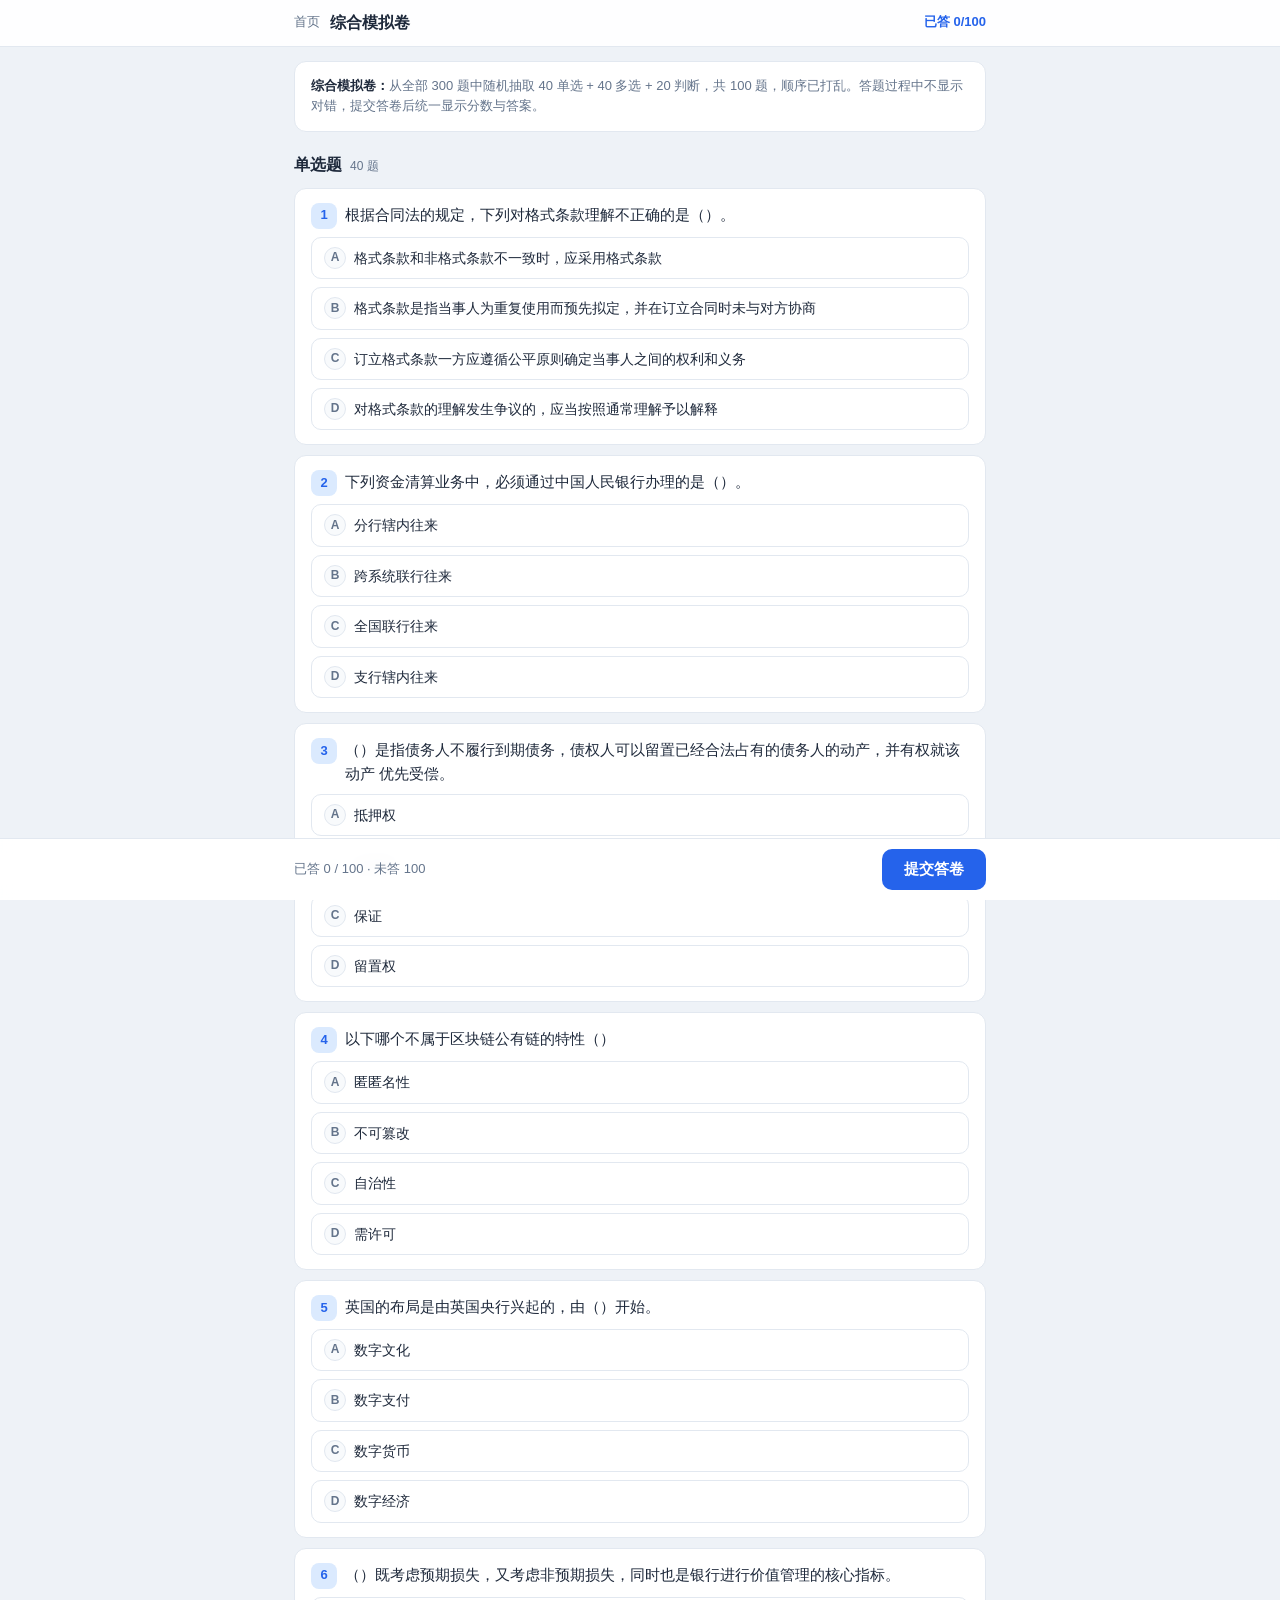
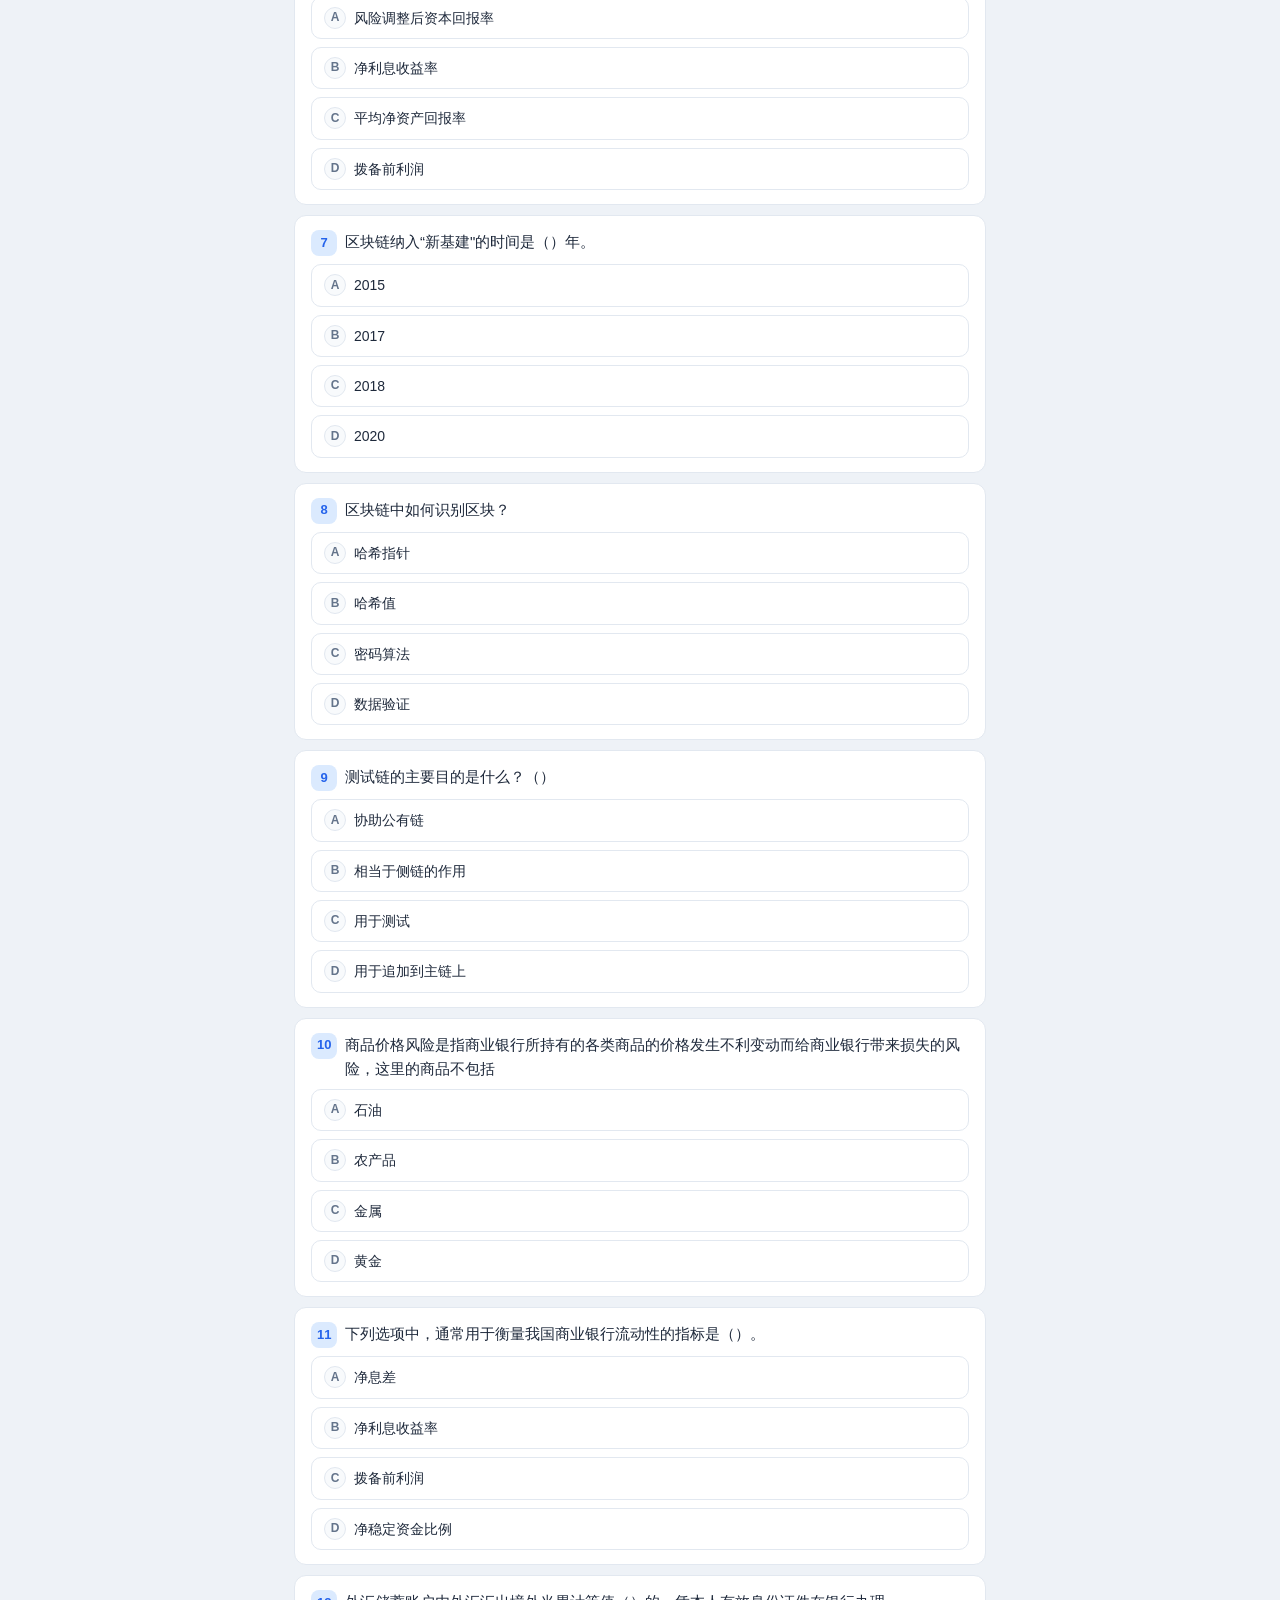
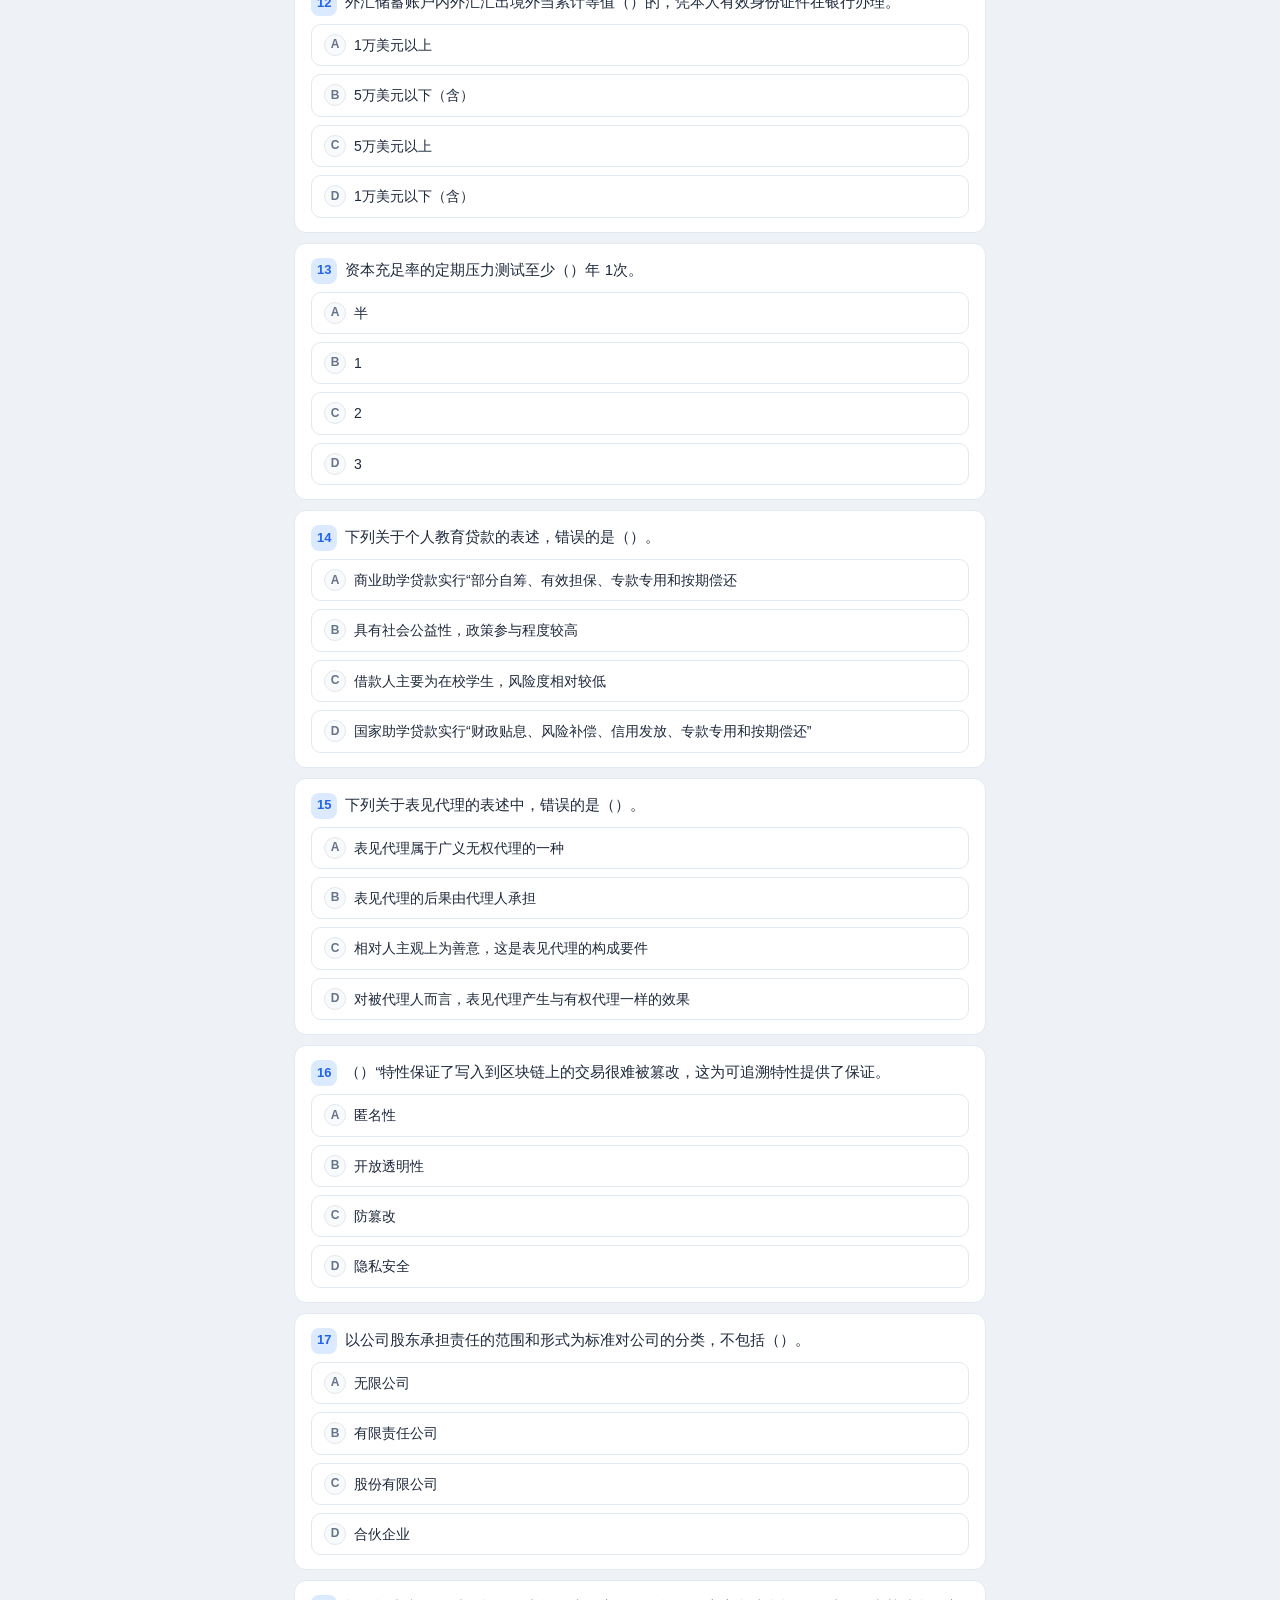
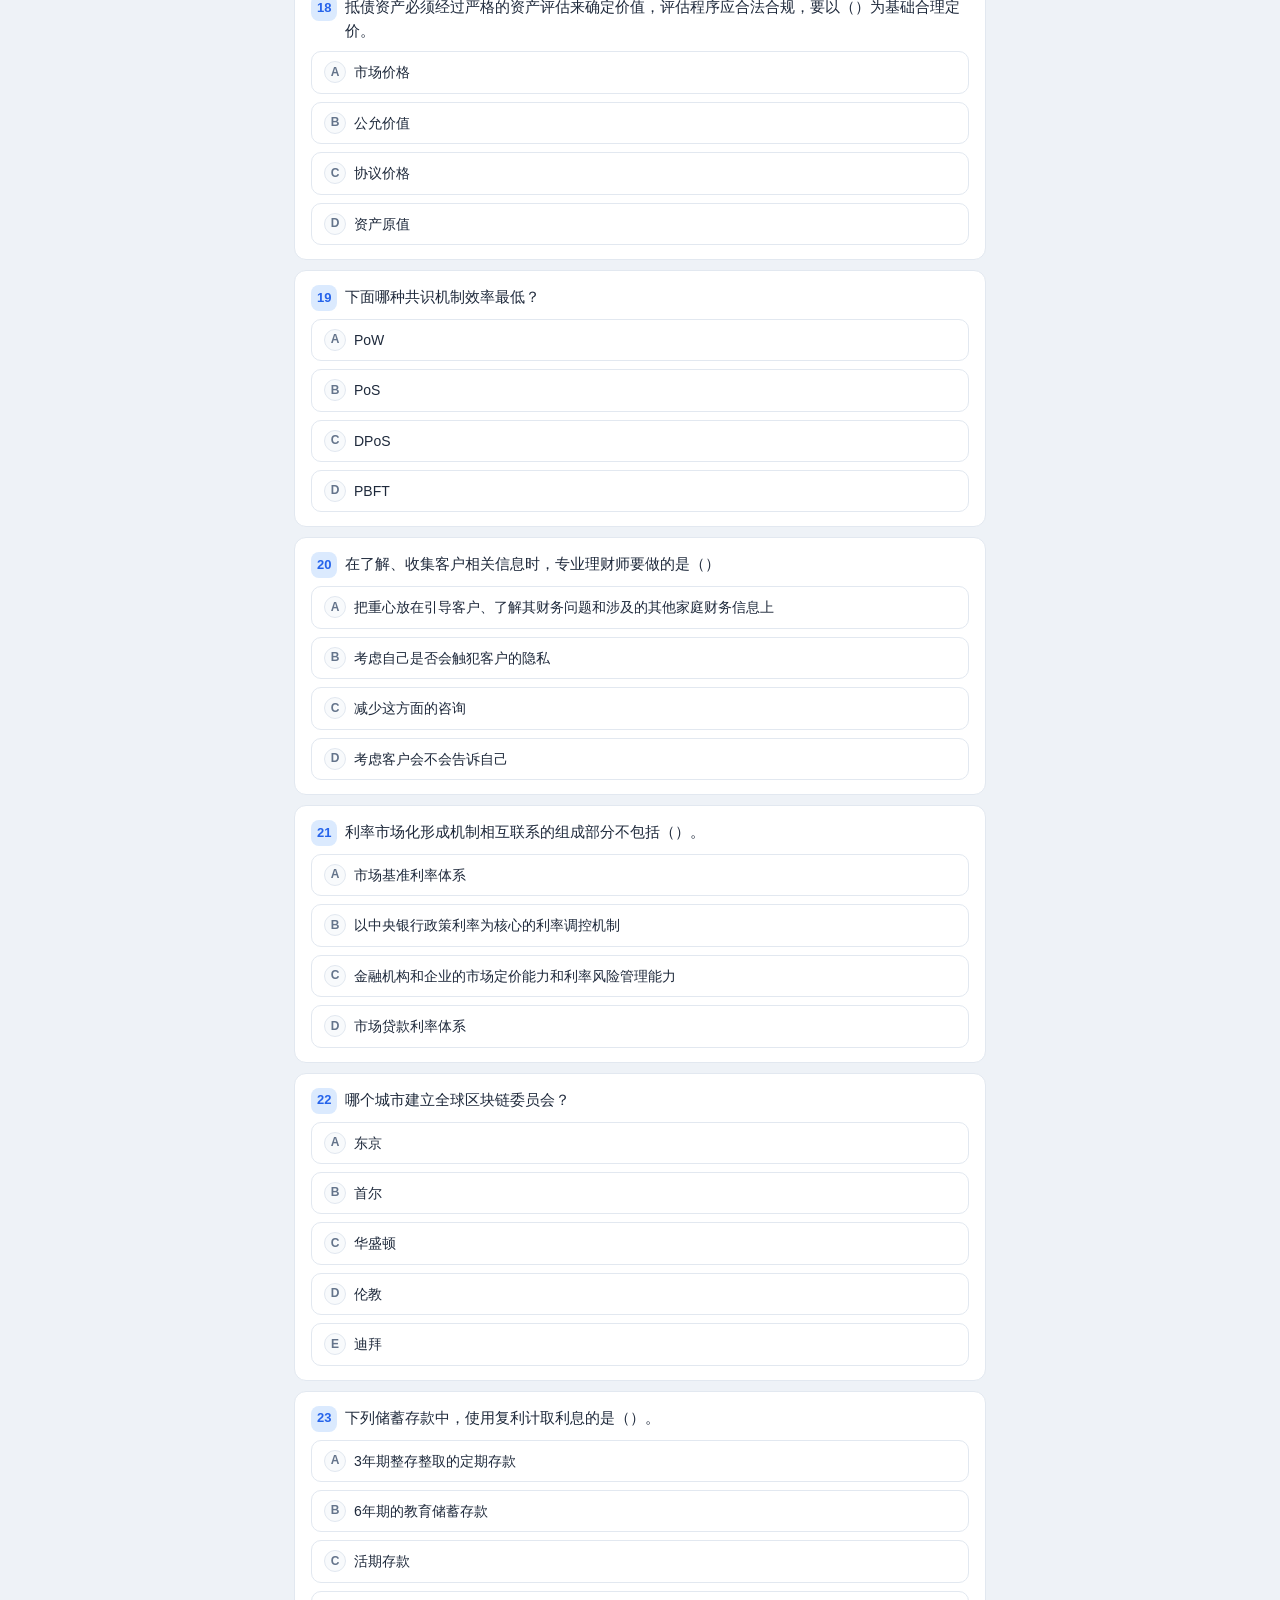
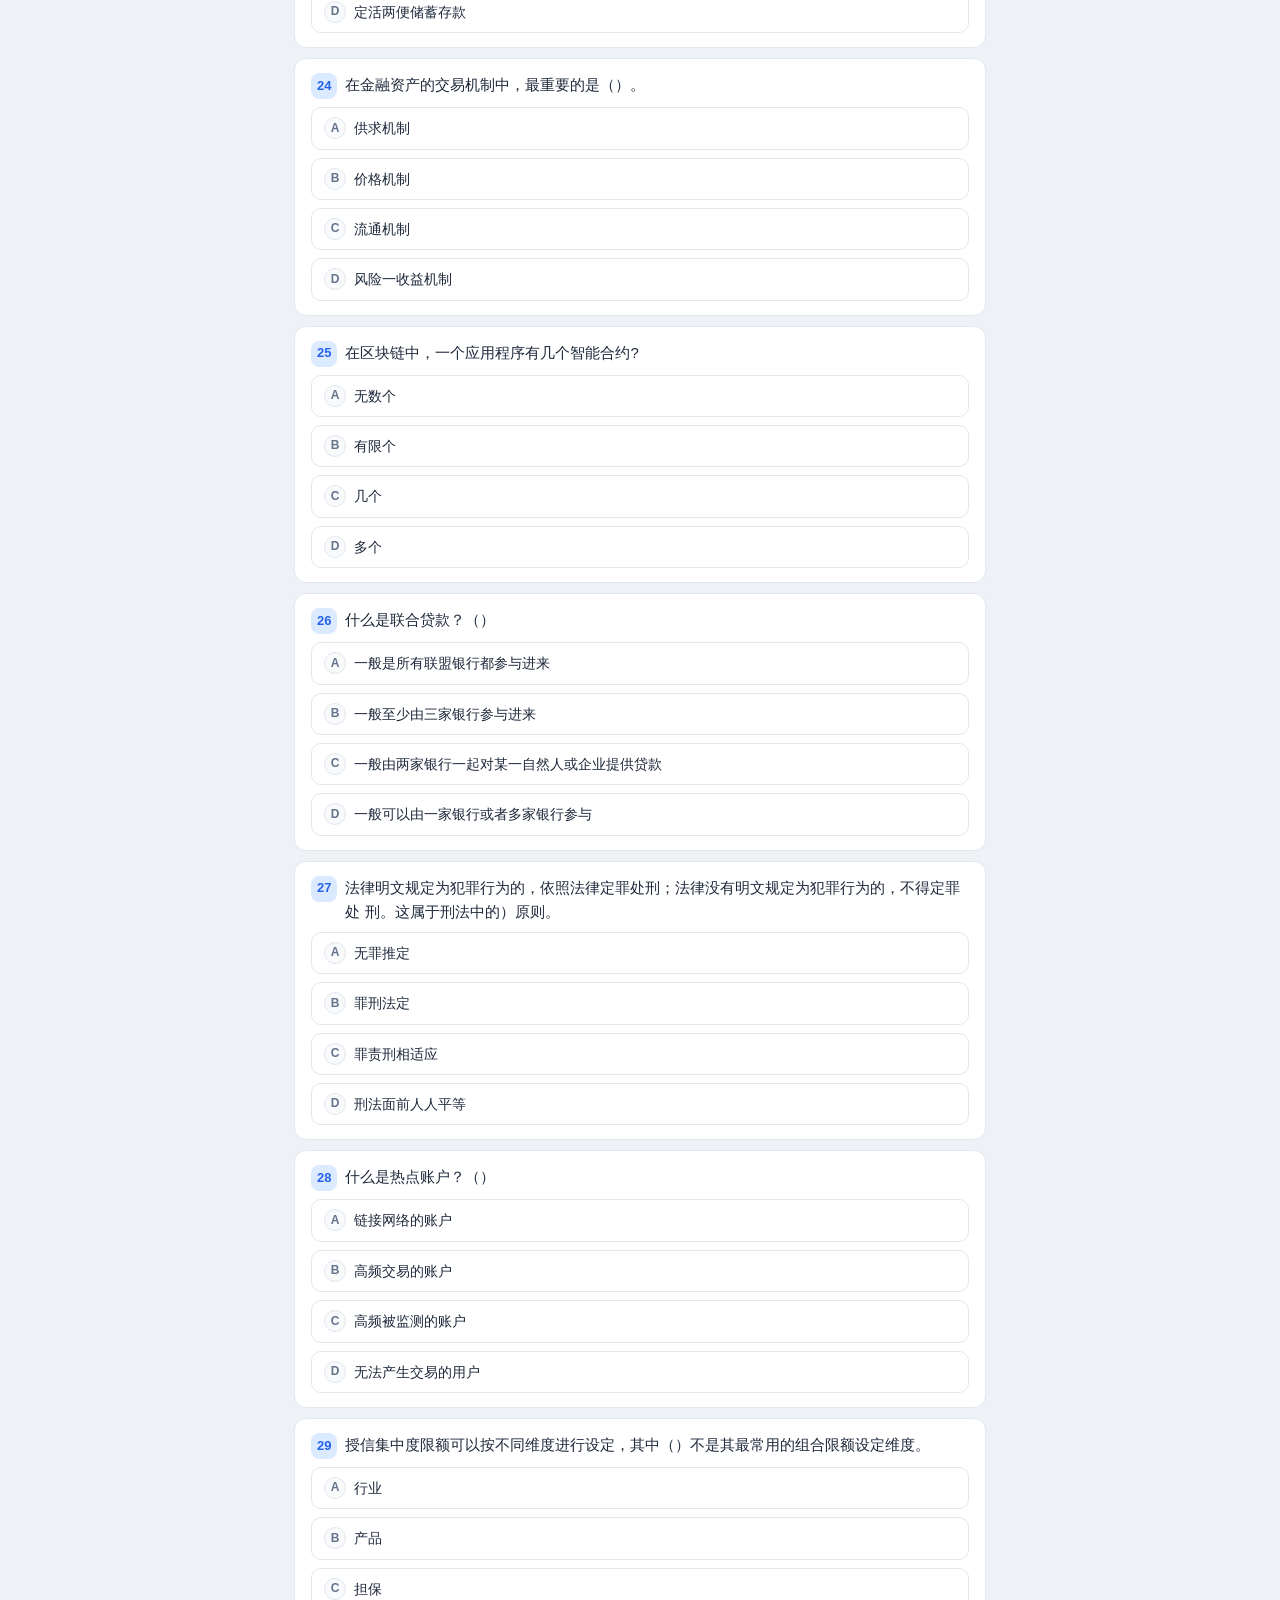
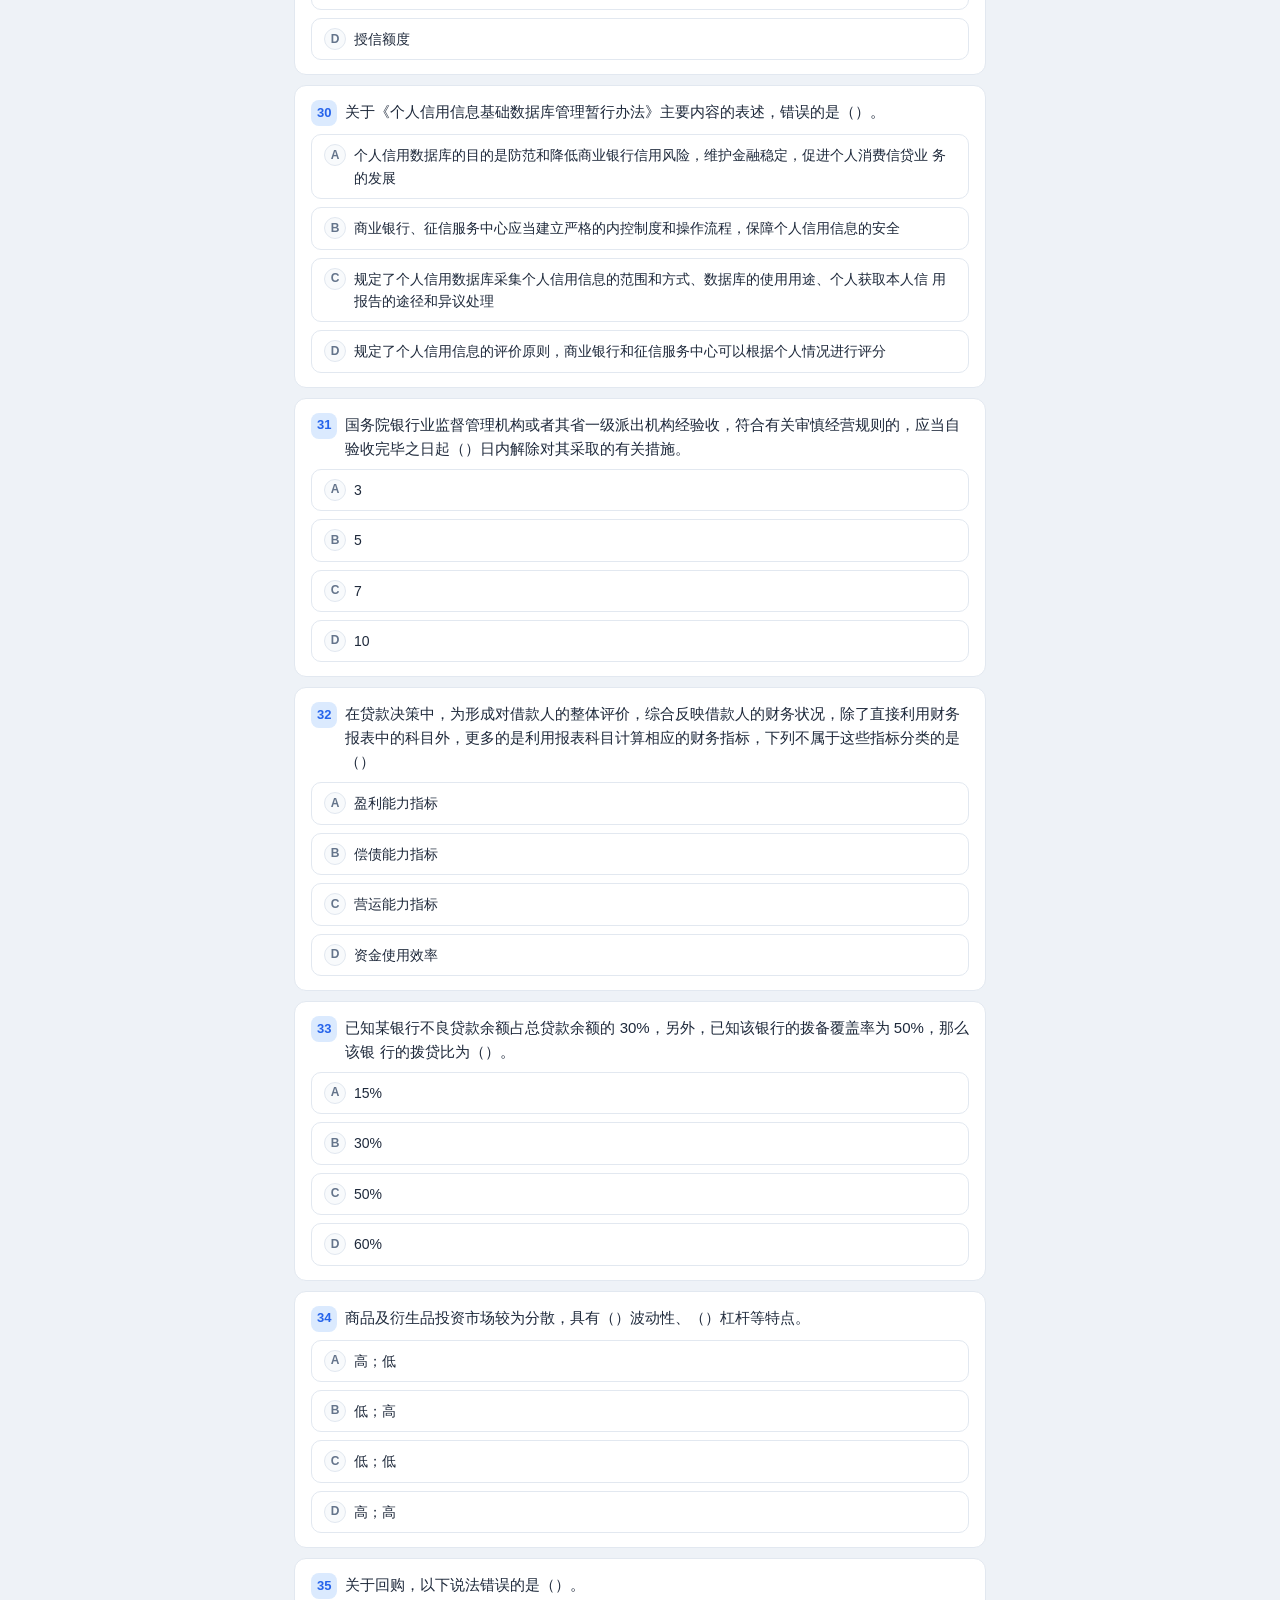
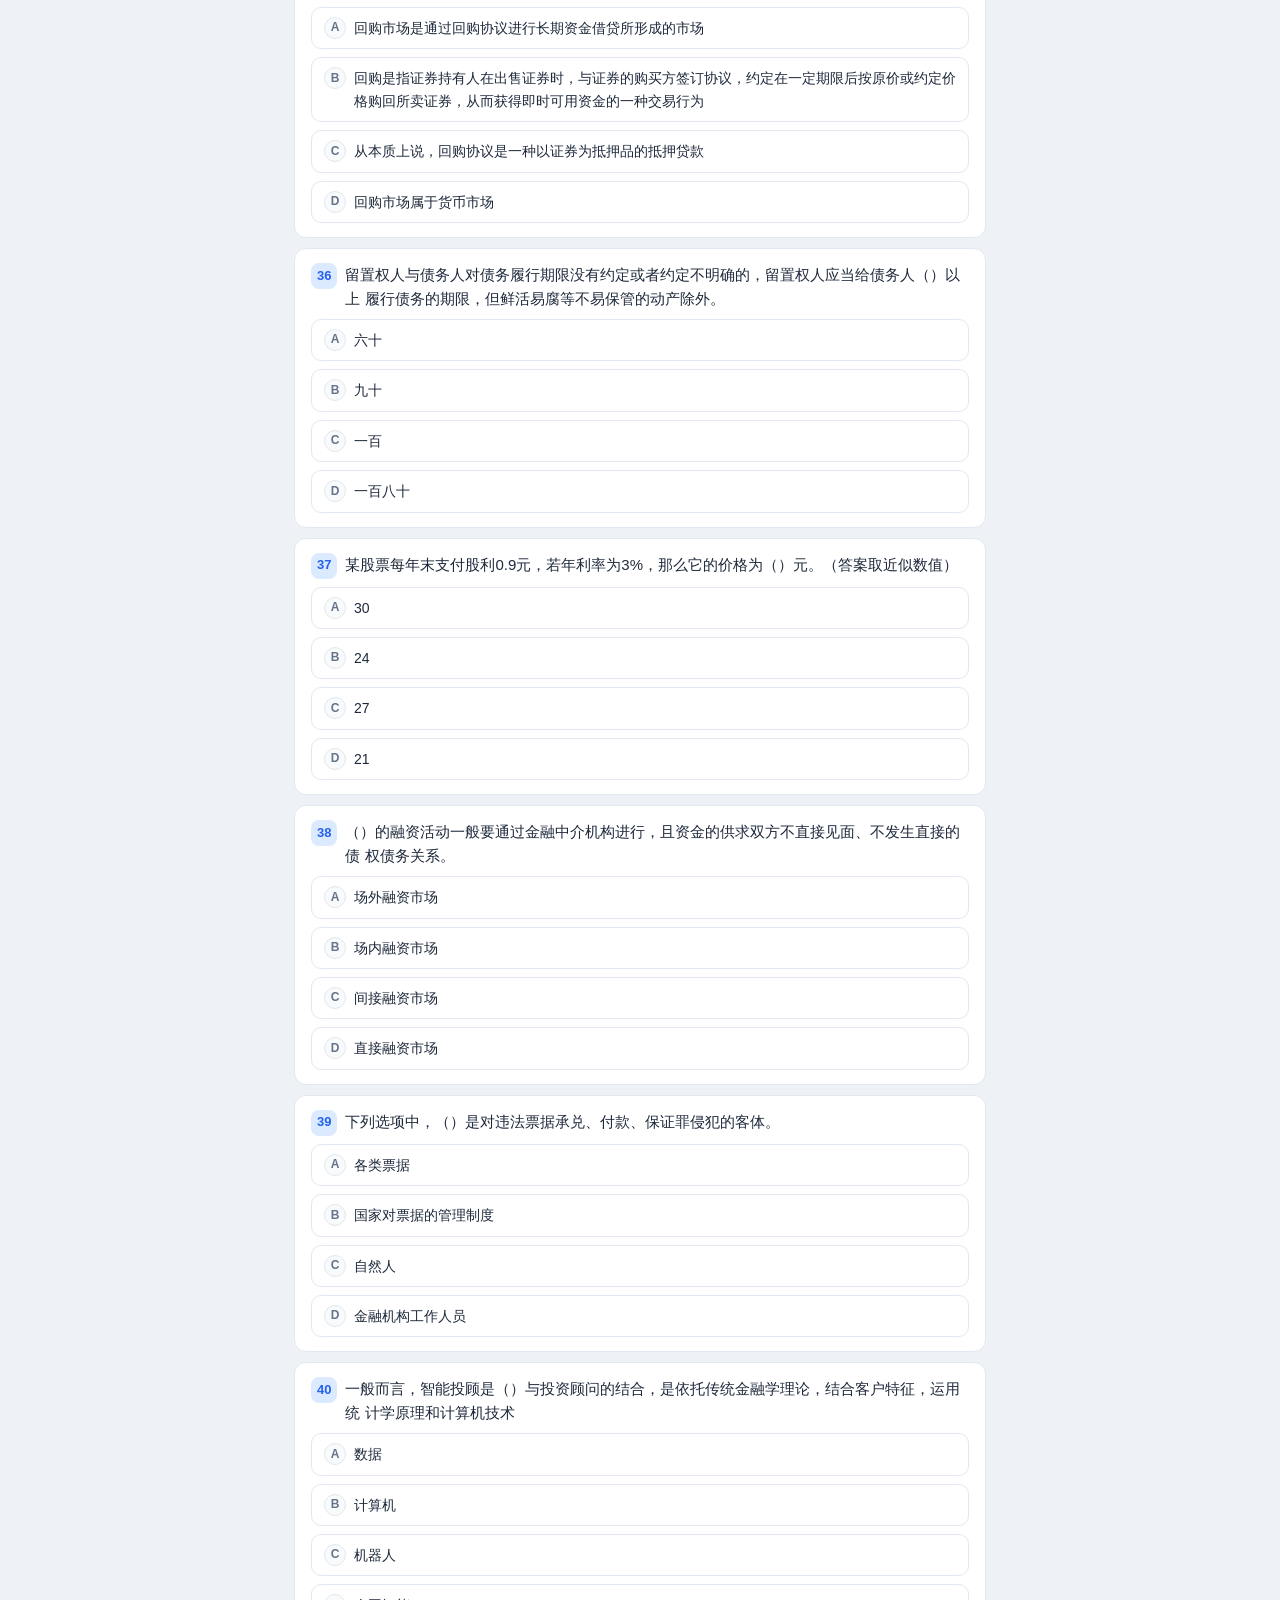
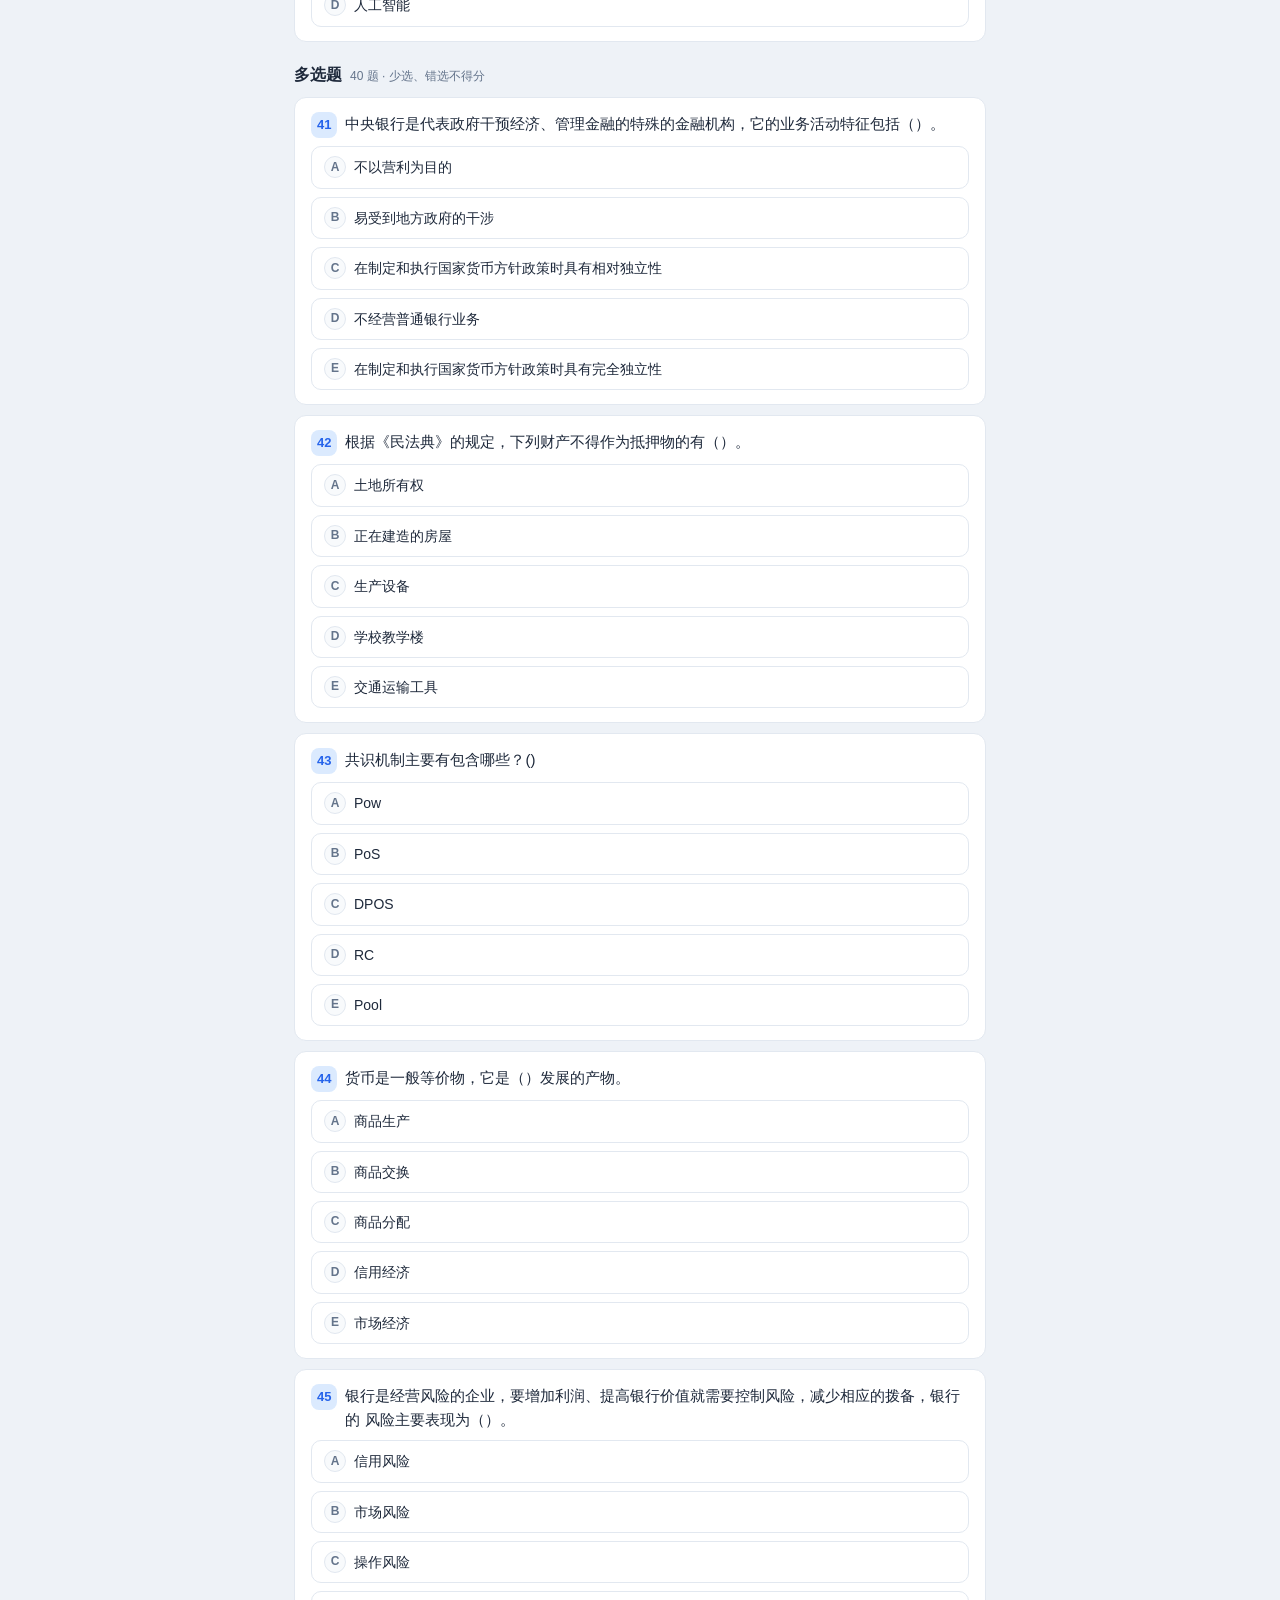
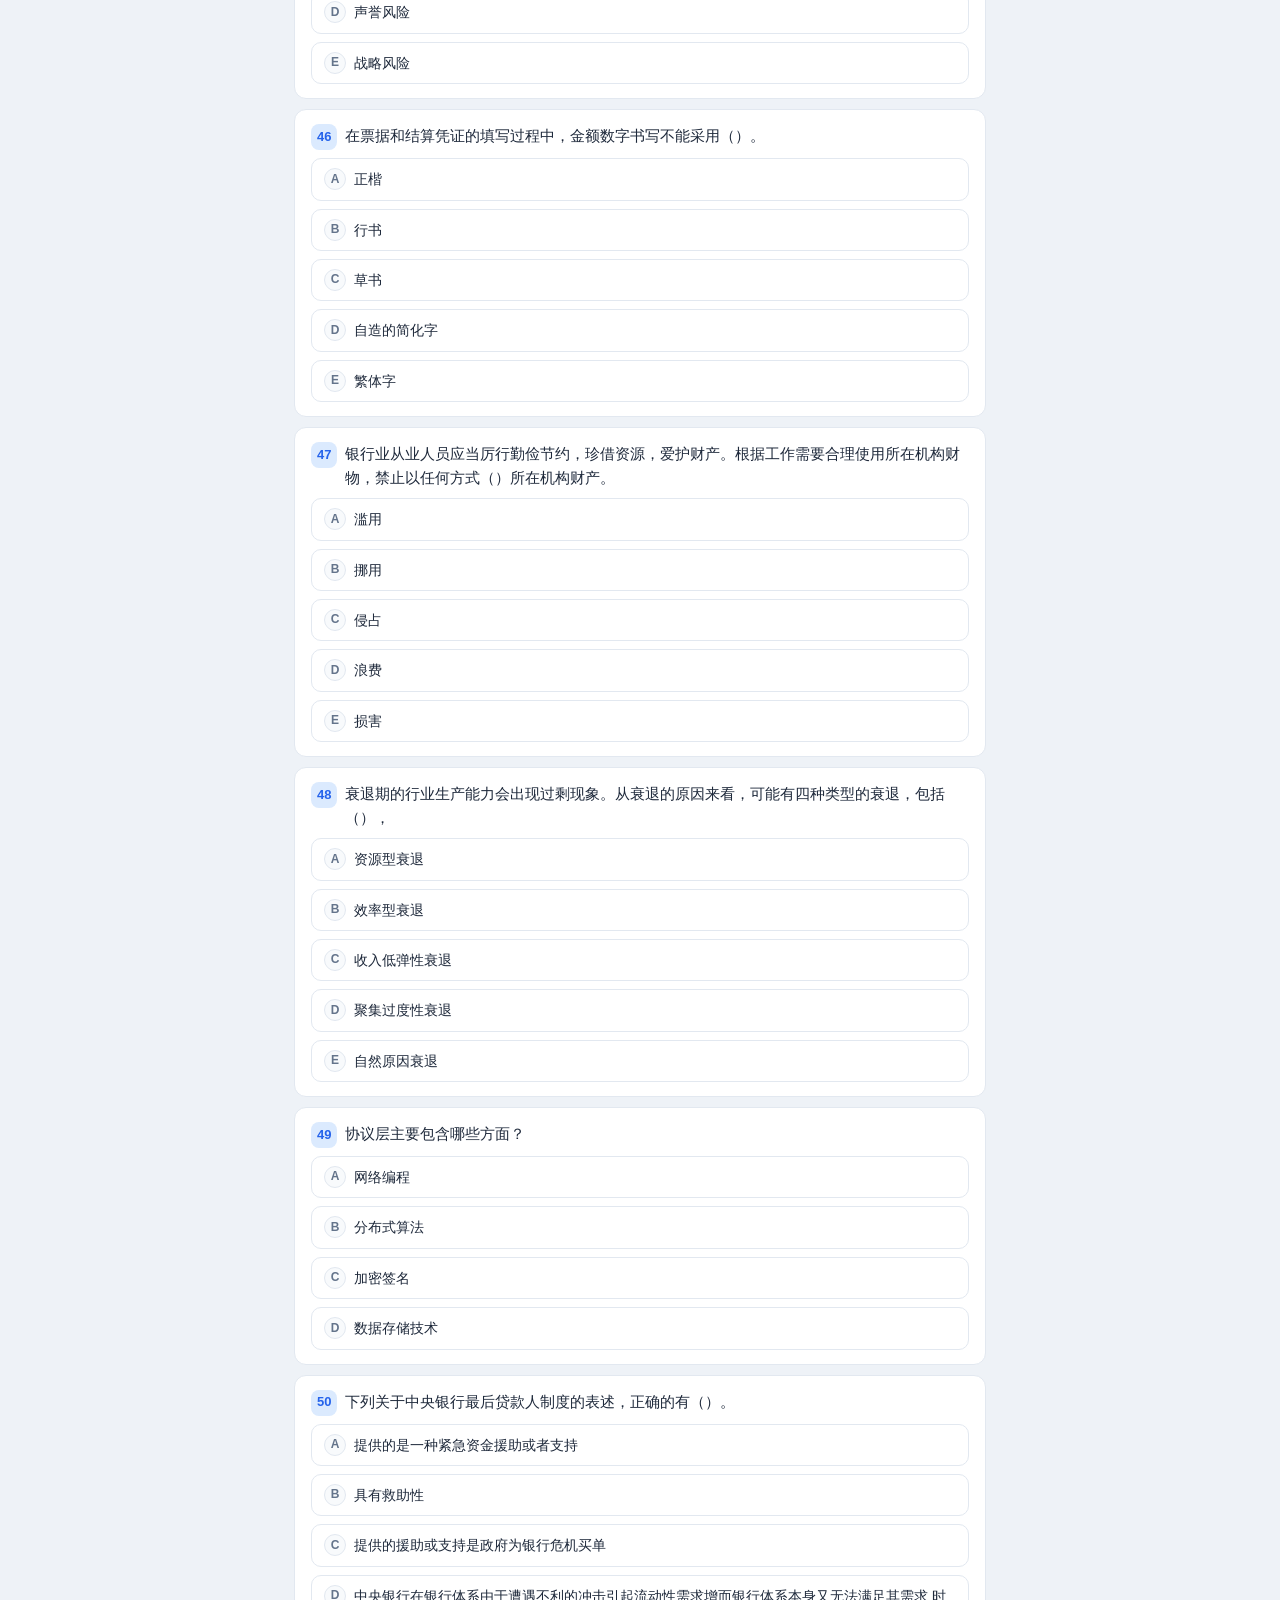
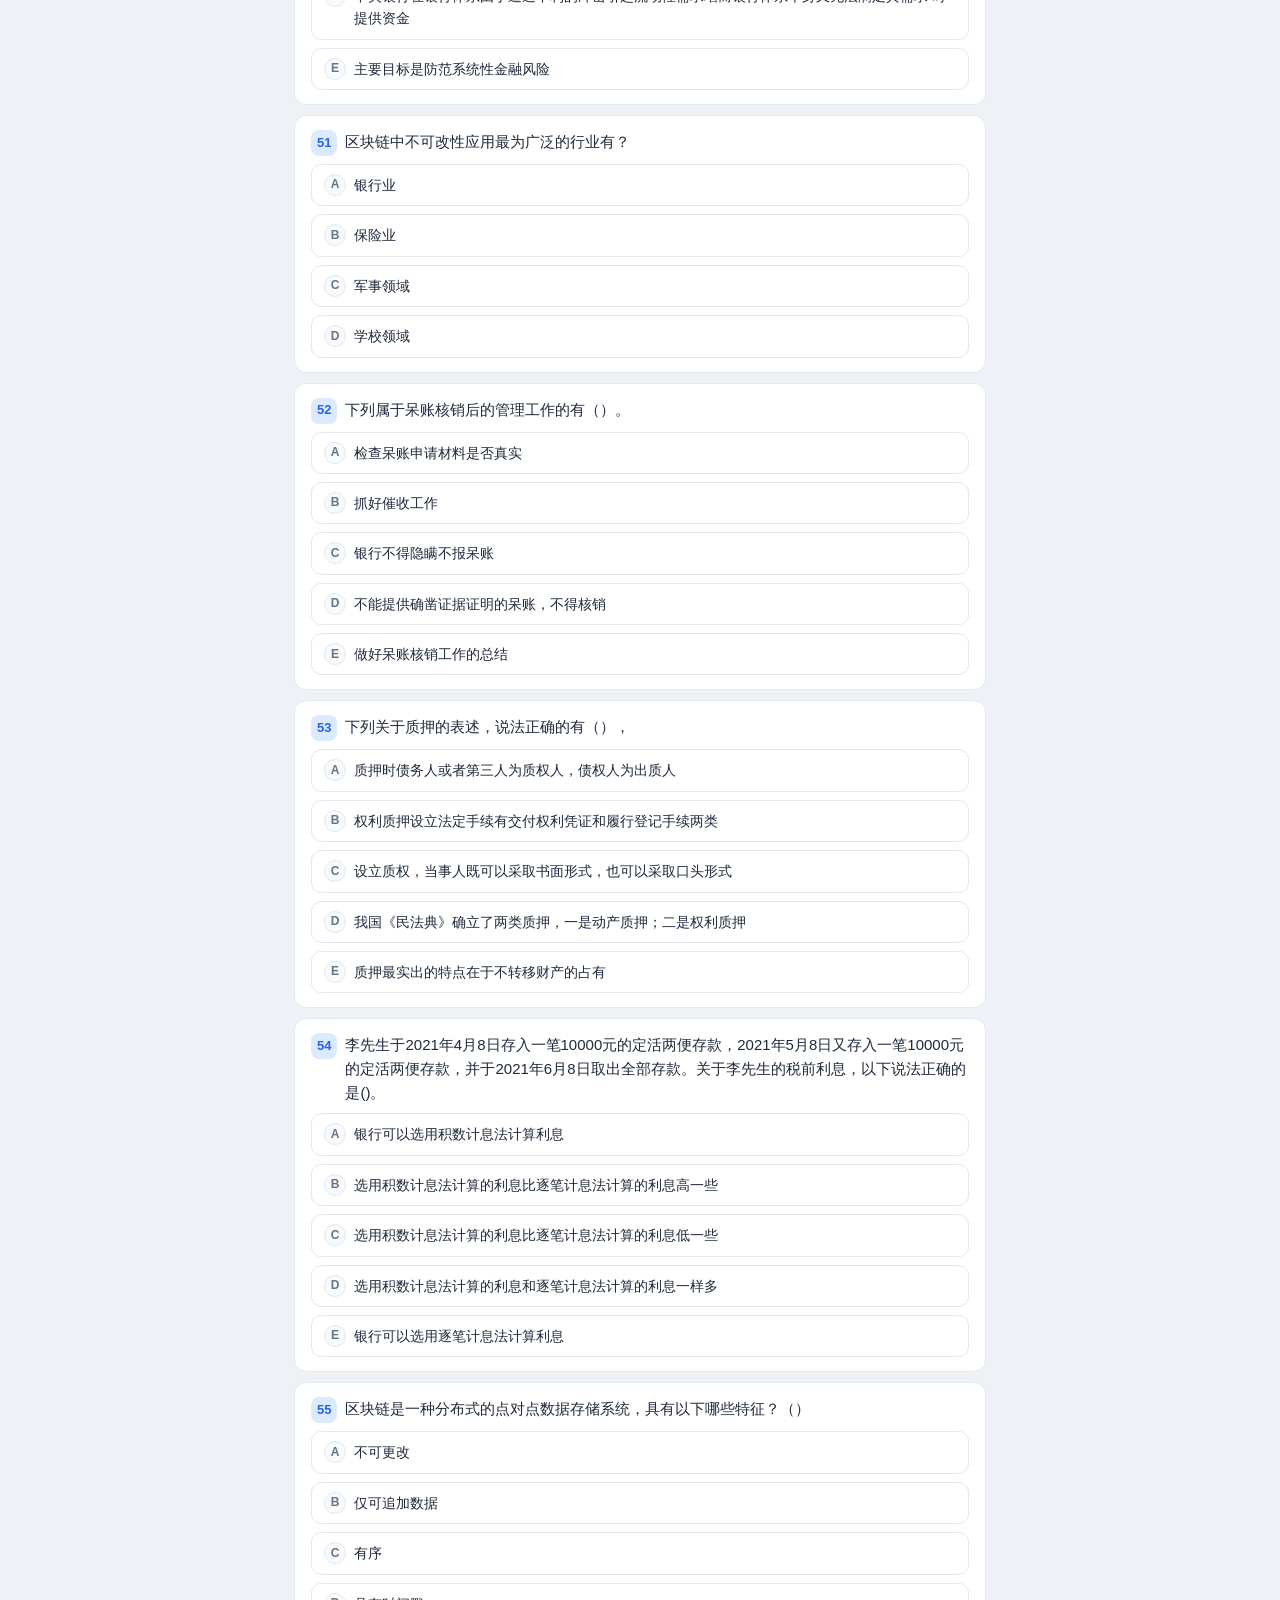
==== exam.html @ c99478f9 "智盛杯三套题库模拟考试网站：综合模拟卷(随机40单选+40多选+20判断)+三天模考卷各100题，提交后显示分数与答案" ====
<!DOCTYPE html>
<html lang="zh-CN">
<head>
  <meta charset="UTF-8">
  <meta name="viewport" content="width=device-width, initial-scale=1.0">
  <title>答题 · 智盛杯 三套题库</title>
  <link rel="stylesheet" href="css/style.css">
</head>
<body>
  <div class="topbar">
    <div class="topbar-inner">
      <a class="home" href="index.html">首页</a>
      <div class="title" id="paperTitle">模拟考试</div>
      <div class="progress" id="progress">已答 0/100</div>
    </div>
  </div>

  <div class="wrap">
    <div id="examView">
      <div class="rules" id="paperIntro" style="margin-top:14px"></div>
      <div id="sections"></div>
    </div>
    <div id="reviewView" hidden></div>
  </div>

  <div class="bottombar" id="bottombar" hidden>
    <div class="bottombar-inner">
      <div class="cnt" id="barCnt">已答 0 / 100</div>
      <button class="btn" id="submitBtn" type="button">提交答卷</button>
    </div>
  </div>

  <script src="js/data.js"></script>
  <script src="js/core.js"></script>
  <script src="js/app.js"></script>
</body>
</html>
---- css/style.css ----
:root {
  --bg: #eef2f7;
  --card: #ffffff;
  --text: #1e293b;
  --muted: #64748b;
  --accent: #2563eb;
  --accent-soft: #dbeafe;
  --green: #16a34a;
  --green-soft: #dcfce7;
  --red: #dc2626;
  --red-soft: #fee2e2;
  --border: #e2e8f0;
  --radius: 12px;
}
* { box-sizing: border-box; margin: 0; padding: 0; }
html { -webkit-text-size-adjust: 100%; }
body {
  font-family: -apple-system, "PingFang SC", "Microsoft YaHei", "Segoe UI", sans-serif;
  background: var(--bg);
  color: var(--text);
  line-height: 1.6;
  padding-bottom: 90px;
}
.wrap { max-width: 720px; margin: 0 auto; padding: 0 14px; }

/* 顶栏 */
.topbar {
  position: sticky; top: 0; z-index: 10;
  background: rgba(255,255,255,.92); backdrop-filter: blur(8px);
  border-bottom: 1px solid var(--border);
}
.topbar-inner {
  max-width: 720px; margin: 0 auto; padding: 10px 14px;
  display: flex; align-items: center; gap: 10px;
}
.topbar .title { font-weight: 700; font-size: 16px; flex: 1; overflow: hidden; text-overflow: ellipsis; white-space: nowrap; }
.topbar .progress { font-size: 13px; color: var(--accent); font-weight: 600; white-space: nowrap; }
.topbar a.home { font-size: 13px; color: var(--muted); text-decoration: none; }

/* 首页 */
.hero { text-align: center; padding: 34px 0 10px; }
.hero h1 { font-size: 24px; margin-bottom: 8px; }
.hero .sub { color: var(--muted); font-size: 14px; }
.paper-grid { display: grid; grid-template-columns: 1fr; gap: 12px; padding: 18px 0; }
.paper-card {
  display: block; background: var(--card); border: 1px solid var(--border);
  border-radius: var(--radius); padding: 16px; text-decoration: none; color: var(--text);
  transition: transform .08s ease, box-shadow .08s ease;
}
.paper-card:active { transform: scale(.98); }
.paper-card h2 { font-size: 17px; margin-bottom: 4px; }
.paper-card .tag {
  display: inline-block; font-size: 11px; font-weight: 600; color: var(--accent);
  background: var(--accent-soft); border-radius: 999px; padding: 1px 10px; margin-bottom: 6px;
}
.paper-card p { font-size: 13px; color: var(--muted); }
.rules {
  background: var(--card); border: 1px solid var(--border); border-radius: var(--radius);
  padding: 14px 16px; font-size: 13px; color: var(--muted);
}
.rules b { color: var(--text); }

/* 历史成绩 */
.history { padding: 20px 0; }
.history .h-head { display: flex; align-items: center; justify-content: space-between; margin-bottom: 10px; }
.history h2 { font-size: 16px; }
.history .clear { font-size: 12px; color: var(--muted); background: none; border: none; cursor: pointer; text-decoration: underline; }
.hist-item {
  display: flex; align-items: center; gap: 10px; background: var(--card);
  border: 1px solid var(--border); border-radius: var(--radius);
  padding: 10px 14px; margin-bottom: 8px; font-size: 14px;
}
.hist-item .h-name { flex: 1; }
.hist-item .h-score { font-weight: 700; color: var(--accent); }
.hist-item .h-score.low { color: var(--red); }
.hist-item .h-score.high { color: var(--green); }
.hist-item .h-time { font-size: 12px; color: var(--muted); }
.history .empty { color: var(--muted); font-size: 13px; text-align: center; padding: 14px 0; }

/* 答题区 */
.section-title {
  margin: 20px 0 10px; font-size: 16px; font-weight: 700;
  display: flex; align-items: baseline; gap: 8px;
}
.section-title .hint { font-size: 12px; color: var(--muted); font-weight: 400; }
.q-card {
  background: var(--card); border: 1px solid var(--border); border-radius: var(--radius);
  padding: 14px 16px; margin-bottom: 10px;
}
.q-head { display: flex; align-items: flex-start; gap: 8px; margin-bottom: 8px; }
.q-no {
  flex: none; min-width: 26px; height: 26px; border-radius: 8px; background: var(--accent-soft);
  color: var(--accent); font-size: 13px; font-weight: 700;
  display: flex; align-items: center; justify-content: center; padding: 0 6px;
}
.q-stem { font-size: 15px; }
.opt {
  display: flex; align-items: flex-start; gap: 8px;
  border: 1px solid var(--border); border-radius: 10px;
  padding: 9px 12px; margin-top: 8px; cursor: pointer; font-size: 14px;
  user-select: none; -webkit-tap-highlight-color: transparent;
}
.opt .opt-key {
  flex: none; width: 22px; height: 22px; border-radius: 50%;
  border: 1px solid var(--border); background: #f8fafc;
  font-size: 12px; font-weight: 600; color: var(--muted);
  display: flex; align-items: center; justify-content: center;
}
.opt.sel { border-color: var(--accent); background: var(--accent-soft); }
.opt.sel .opt-key { background: var(--accent); border-color: var(--accent); color: #fff; }

/* 底部提交栏 */
.bottombar {
  position: fixed; left: 0; right: 0; bottom: 0; z-index: 10;
  background: rgba(255,255,255,.95); backdrop-filter: blur(8px);
  border-top: 1px solid var(--border);
}
.bottombar-inner {
  max-width: 720px; margin: 0 auto; padding: 10px 14px;
  display: flex; align-items: center; gap: 12px;
}
.bottombar .cnt { font-size: 13px; color: var(--muted); flex: 1; }
.btn {
  border: none; border-radius: 10px; padding: 11px 22px; font-size: 15px;
  font-weight: 700; cursor: pointer; background: var(--accent); color: #fff;
}
.btn:active { opacity: .85; }
.btn.ghost { background: #e2e8f0; color: var(--text); }

/* 结果页 */
.result { padding: 22px 0 10px; }
.score-card {
  background: var(--card); border: 1px solid var(--border); border-radius: var(--radius);
  padding: 22px 16px; text-align: center;
}
.score-card .big { font-size: 44px; font-weight: 800; color: var(--accent); line-height: 1.2; }
.score-card .big.low { color: var(--red); }
.score-card .big.mid { color: #d97706; }
.score-card .big.high { color: var(--green); }
.score-card .of { color: var(--muted); font-size: 14px; margin-bottom: 12px; }
.score-card .secs { display: flex; gap: 8px; justify-content: center; flex-wrap: wrap; }
.score-card .sec {
  font-size: 12px; color: var(--muted); background: #f1f5f9;
  border-radius: 999px; padding: 3px 12px;
}
.result-actions { display: flex; gap: 10px; justify-content: center; margin: 16px 0; flex-wrap: wrap; }

/* 回顾 */
.review-q { margin-bottom: 10px; }
.badge {
  display: inline-block; font-size: 12px; font-weight: 700; border-radius: 6px;
  padding: 1px 8px; margin-left: 6px; vertical-align: 2px;
}
.badge.ok { background: var(--green-soft); color: var(--green); }
.badge.no { background: var(--red-soft); color: var(--red); }
.badge.skip { background: #e2e8f0; color: var(--muted); }
.opt.locked { cursor: default; }
.opt.correct { border-color: var(--green); background: var(--green-soft); }
.opt.wrong-pick { border-color: var(--red); background: var(--red-soft); }
.opt .mark { margin-left: auto; font-size: 12px; font-weight: 700; flex: none; }
.opt.correct .mark { color: var(--green); }
.opt.wrong-pick .mark { color: var(--red); }
.q-answer-line {
  margin-top: 8px; font-size: 13px; color: var(--muted);
  border-top: 1px dashed var(--border); padding-top: 8px;
}
.q-answer-line b { color: var(--green); }
.q-answer-line .ua { color: var(--red); }
.q-answer-line .ua.ok { color: var(--green); }
.q-src { font-size: 11px; color: #94a3b8; margin-left: 6px; font-weight: 400; }

@media (min-width: 600px) {
  .paper-grid { grid-template-columns: 1fr 1fr; }
}
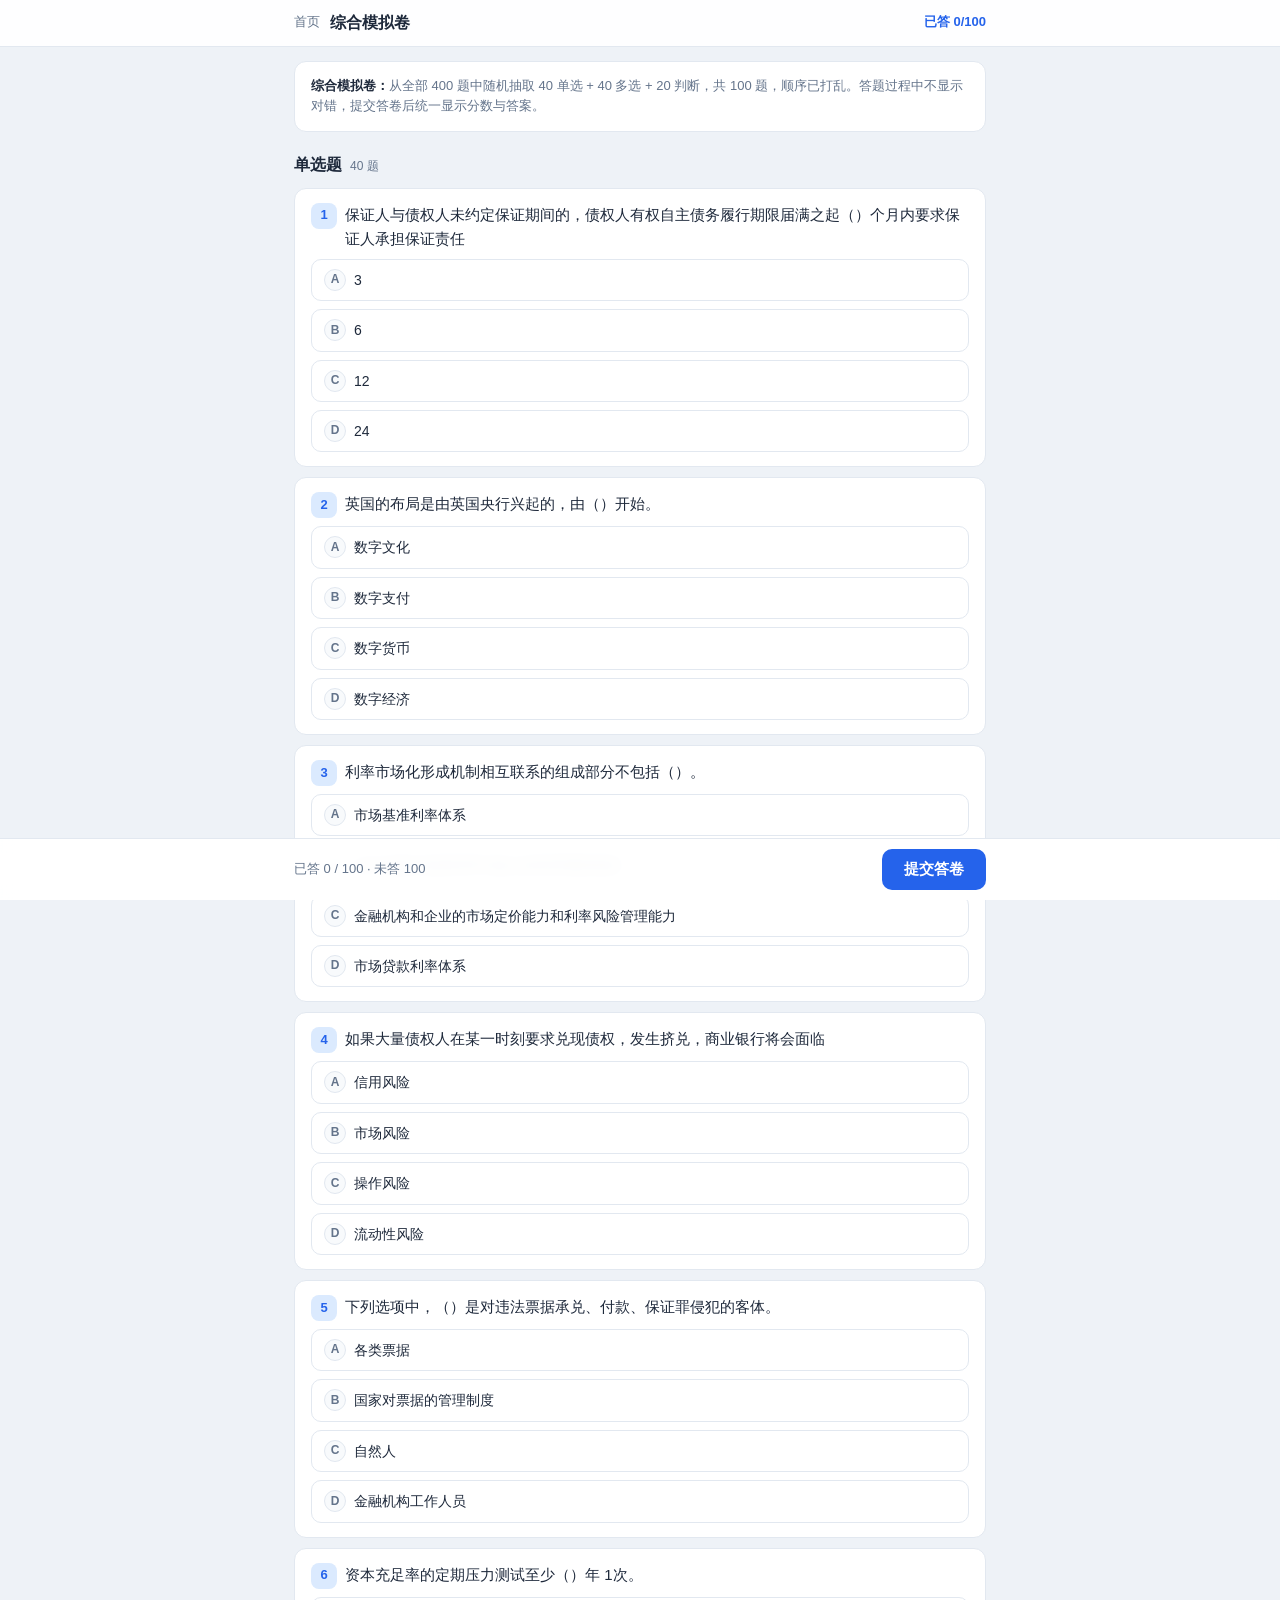
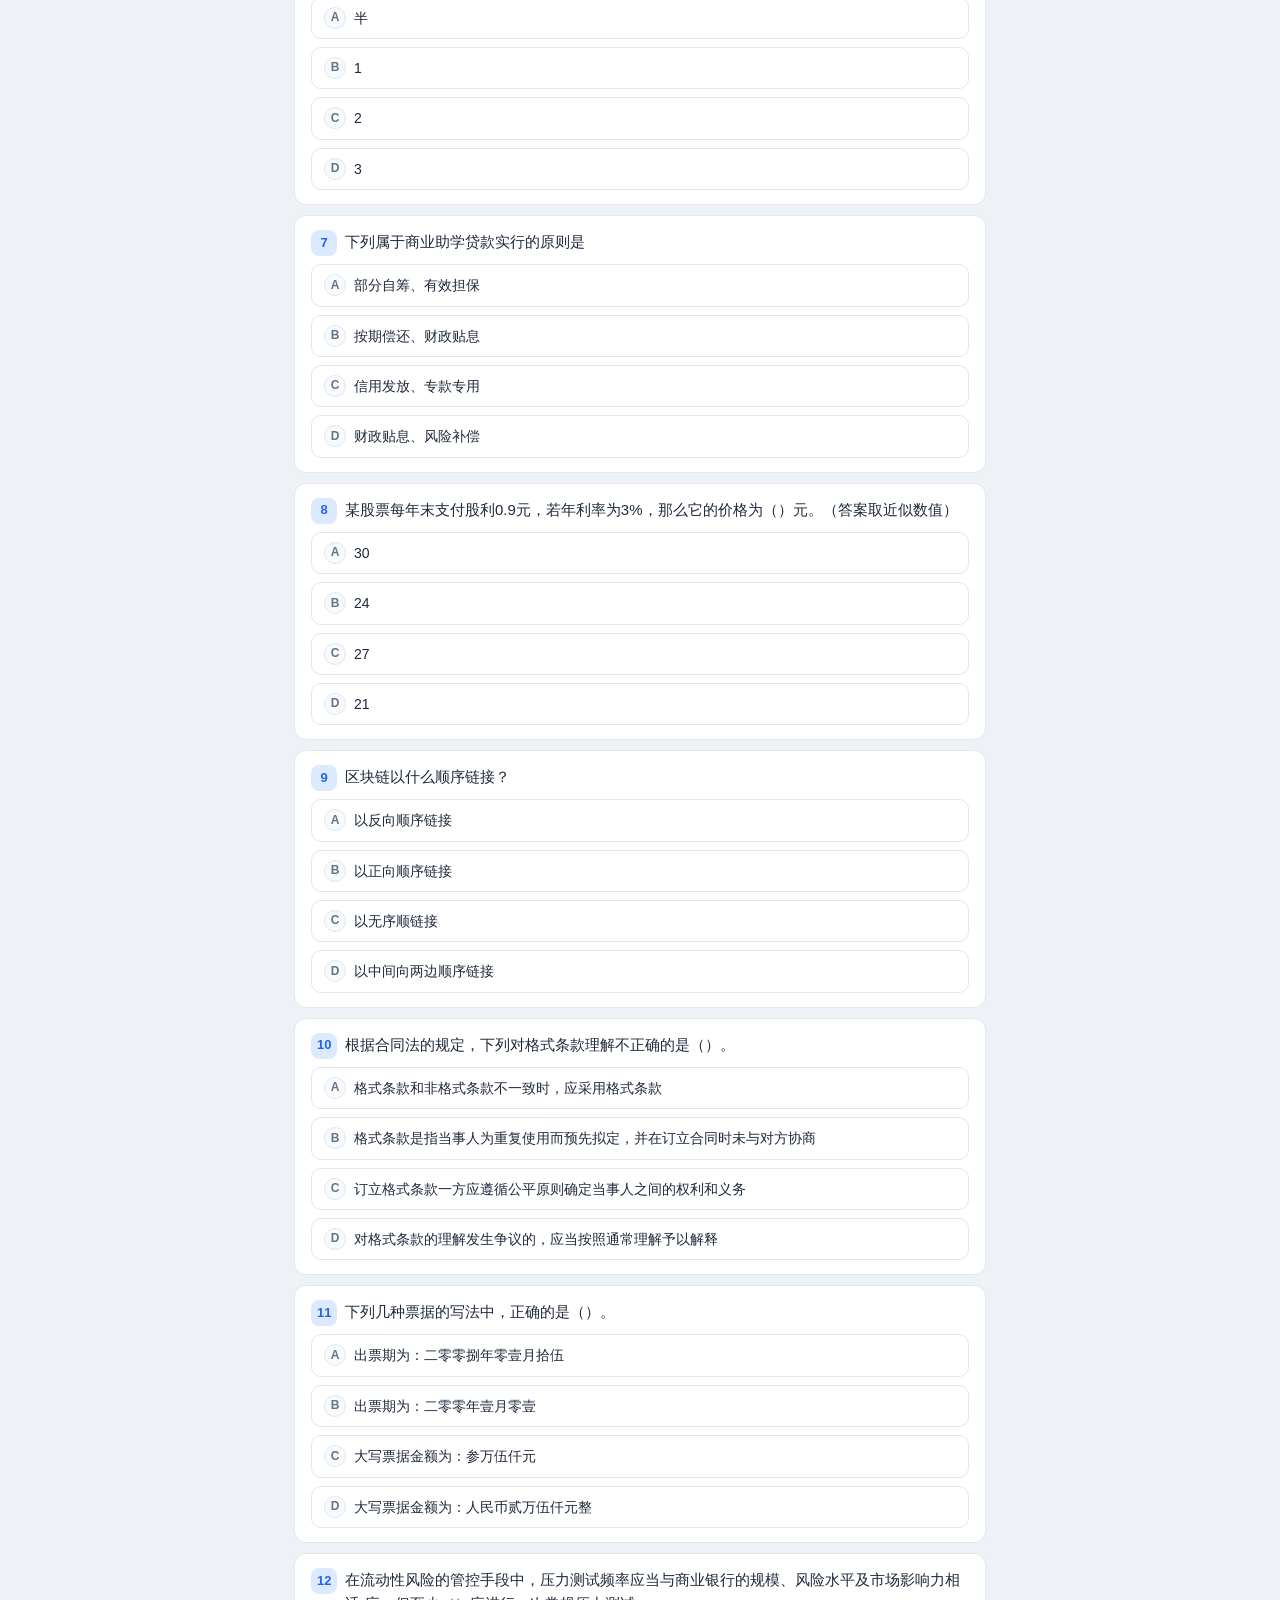
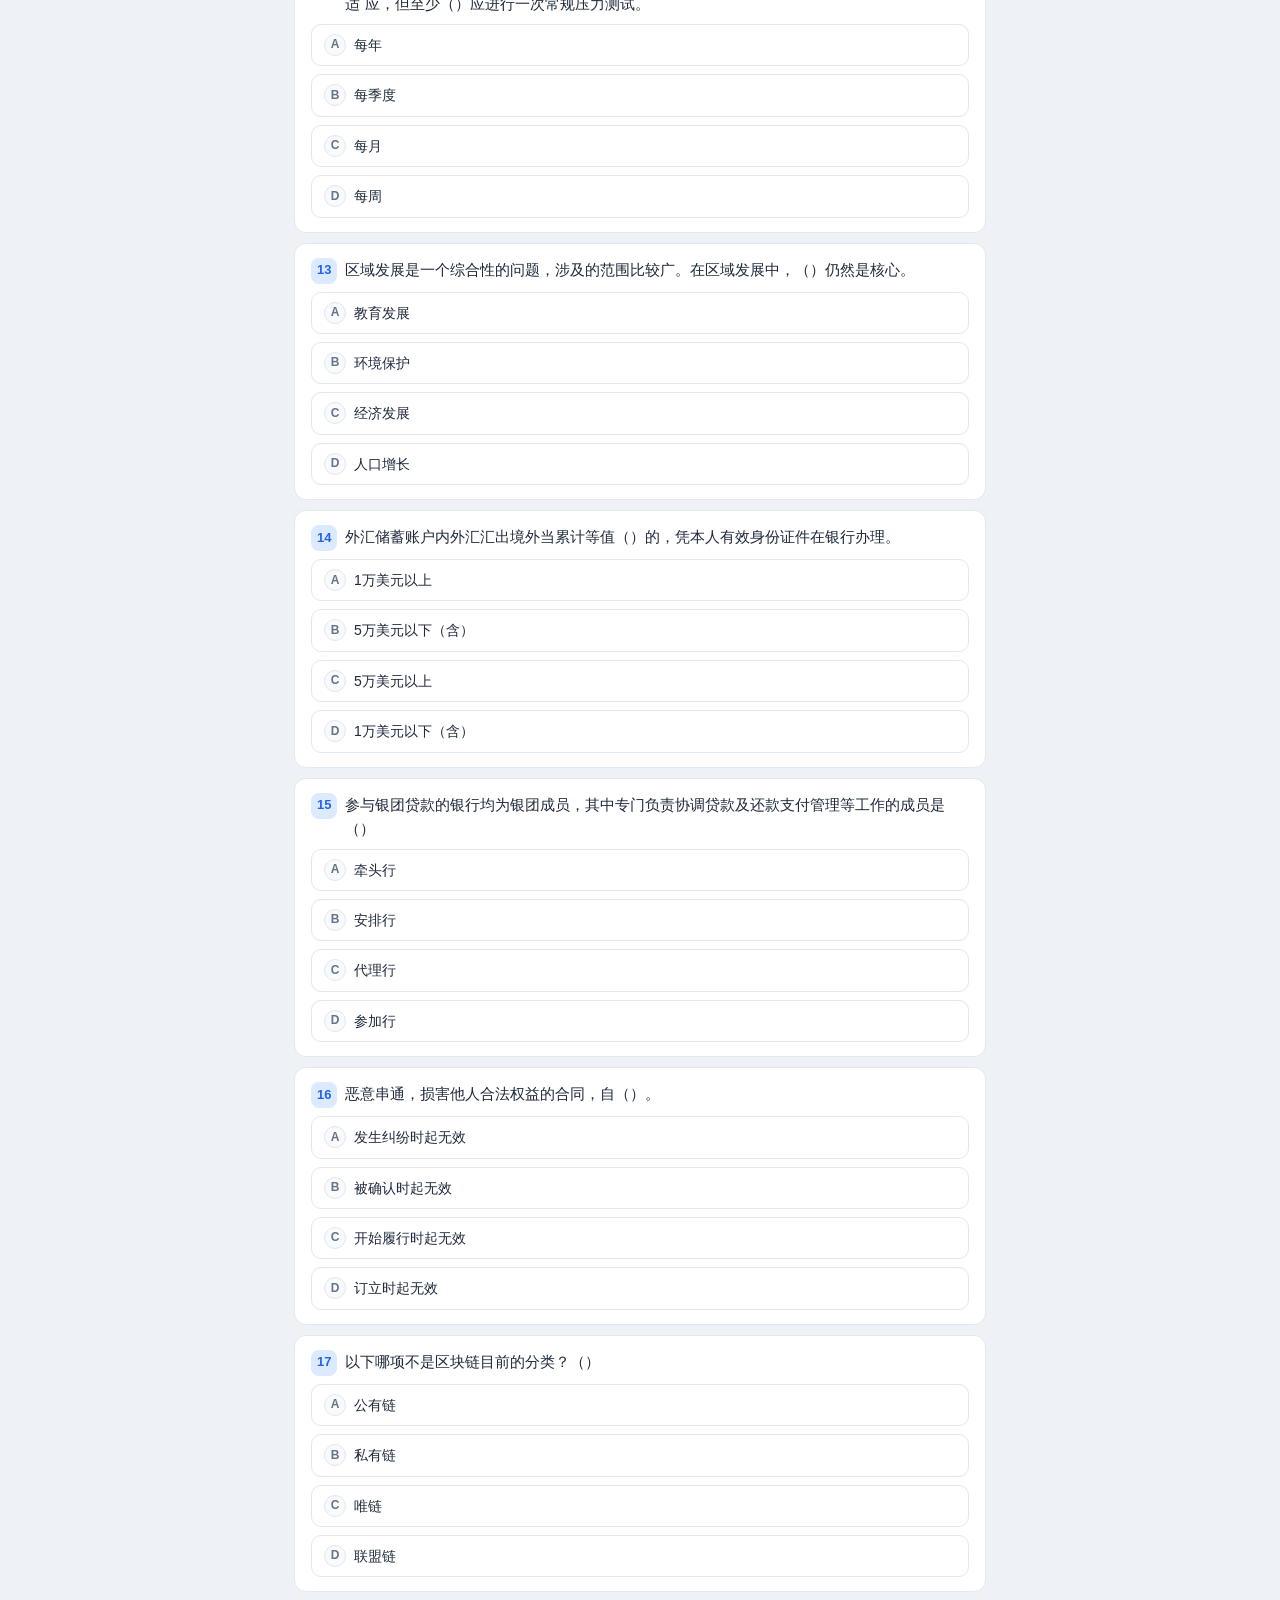
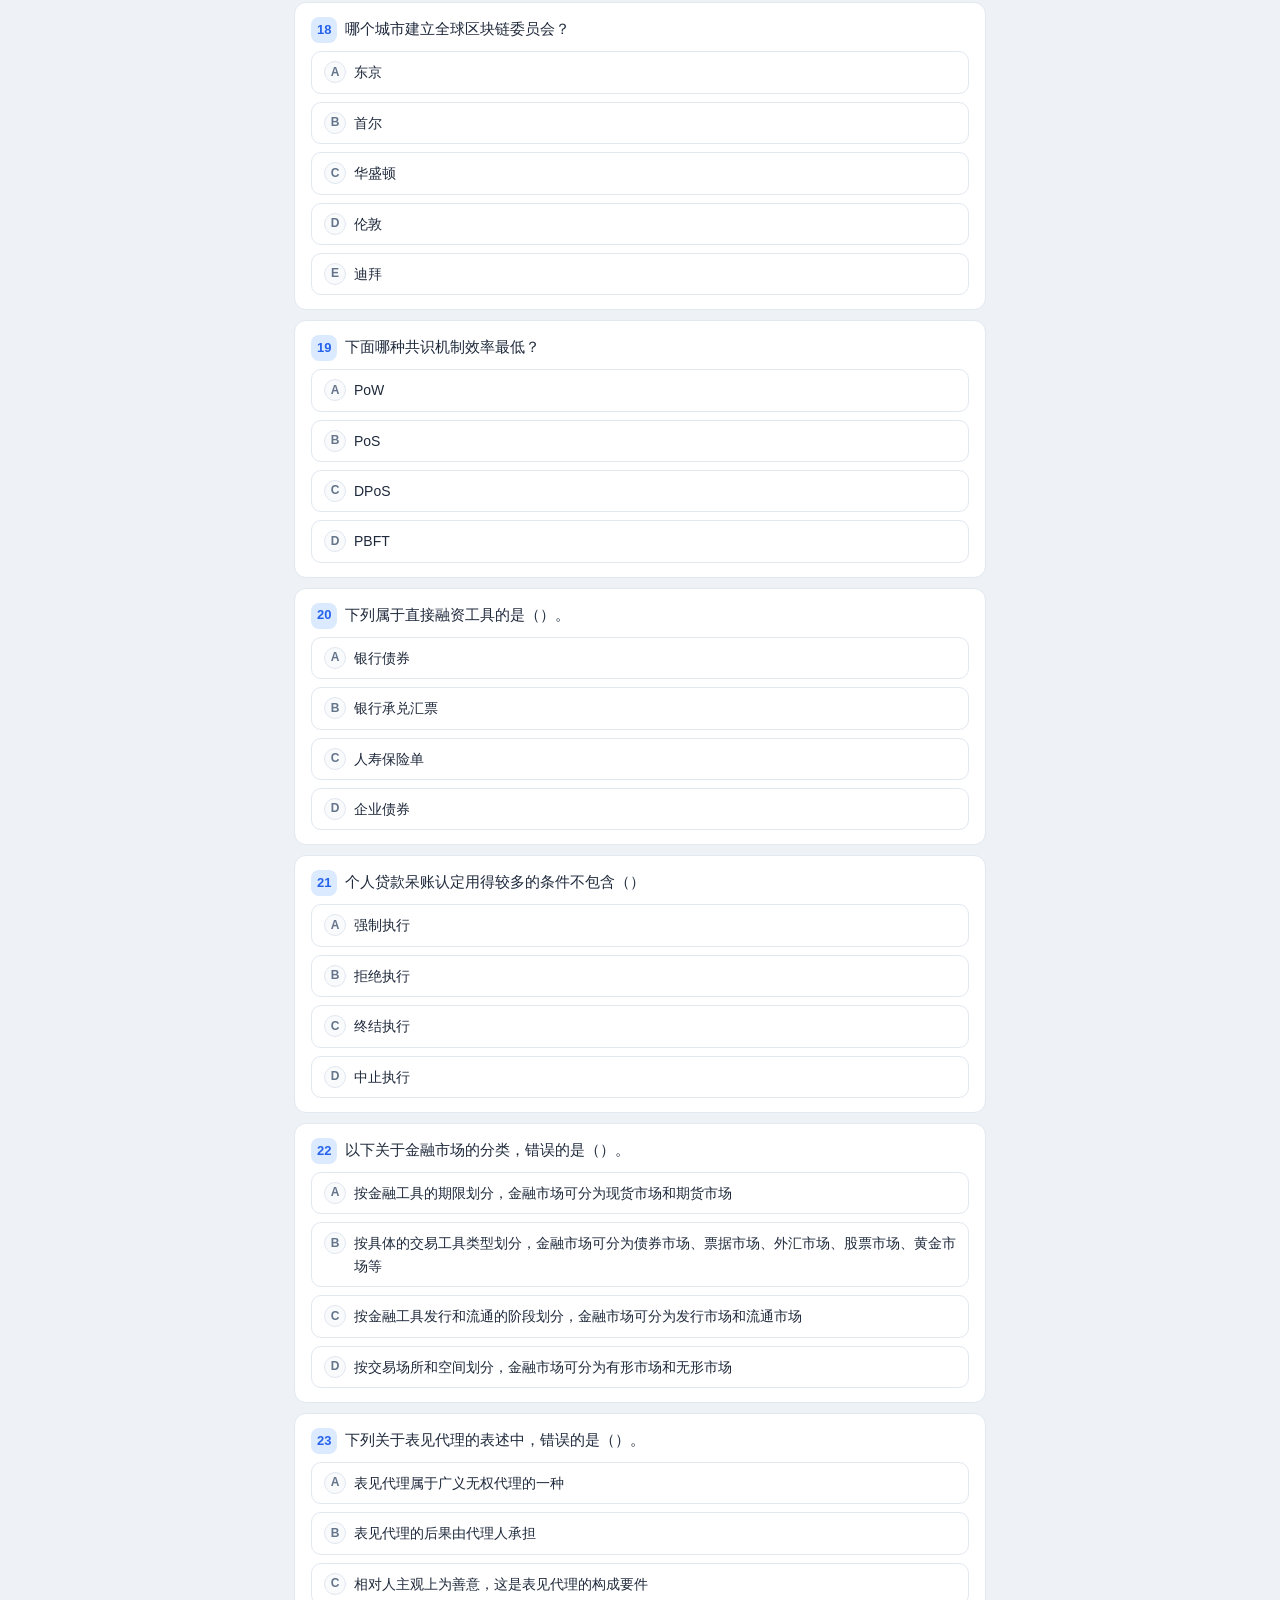
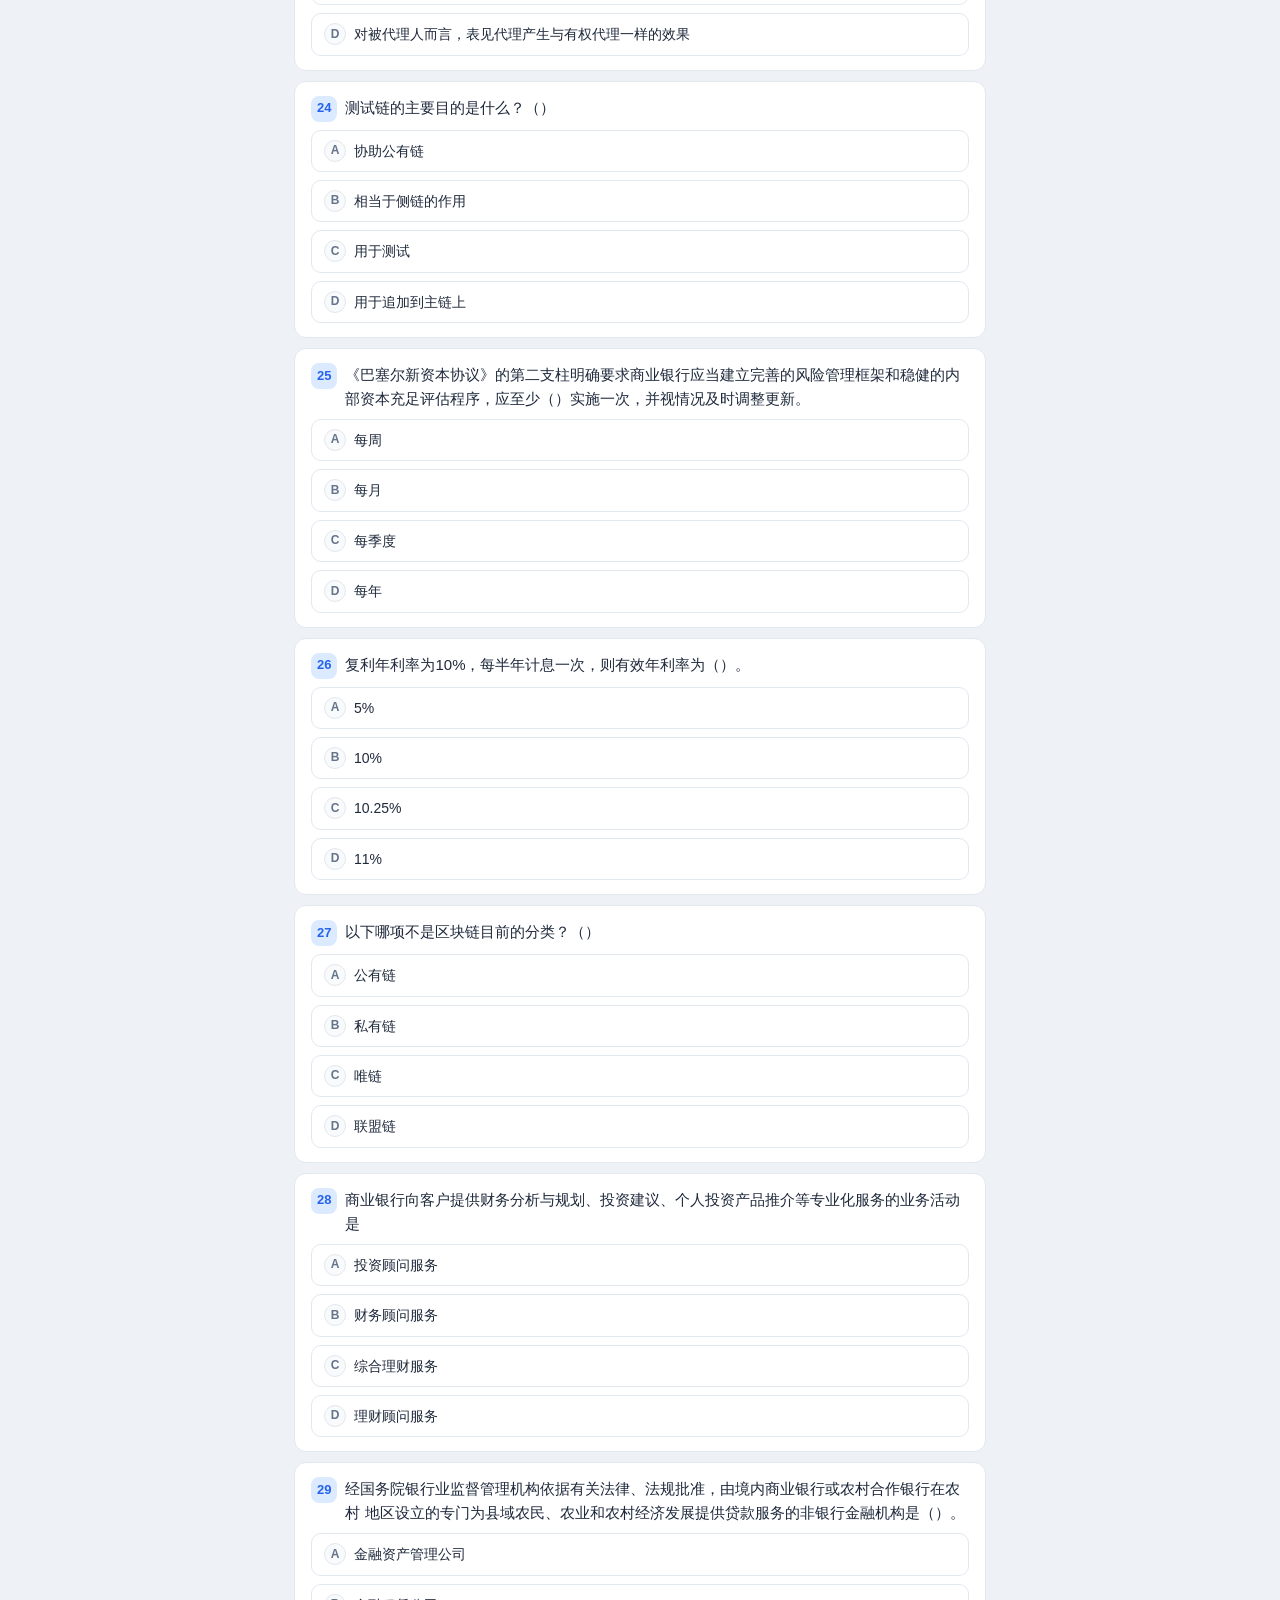
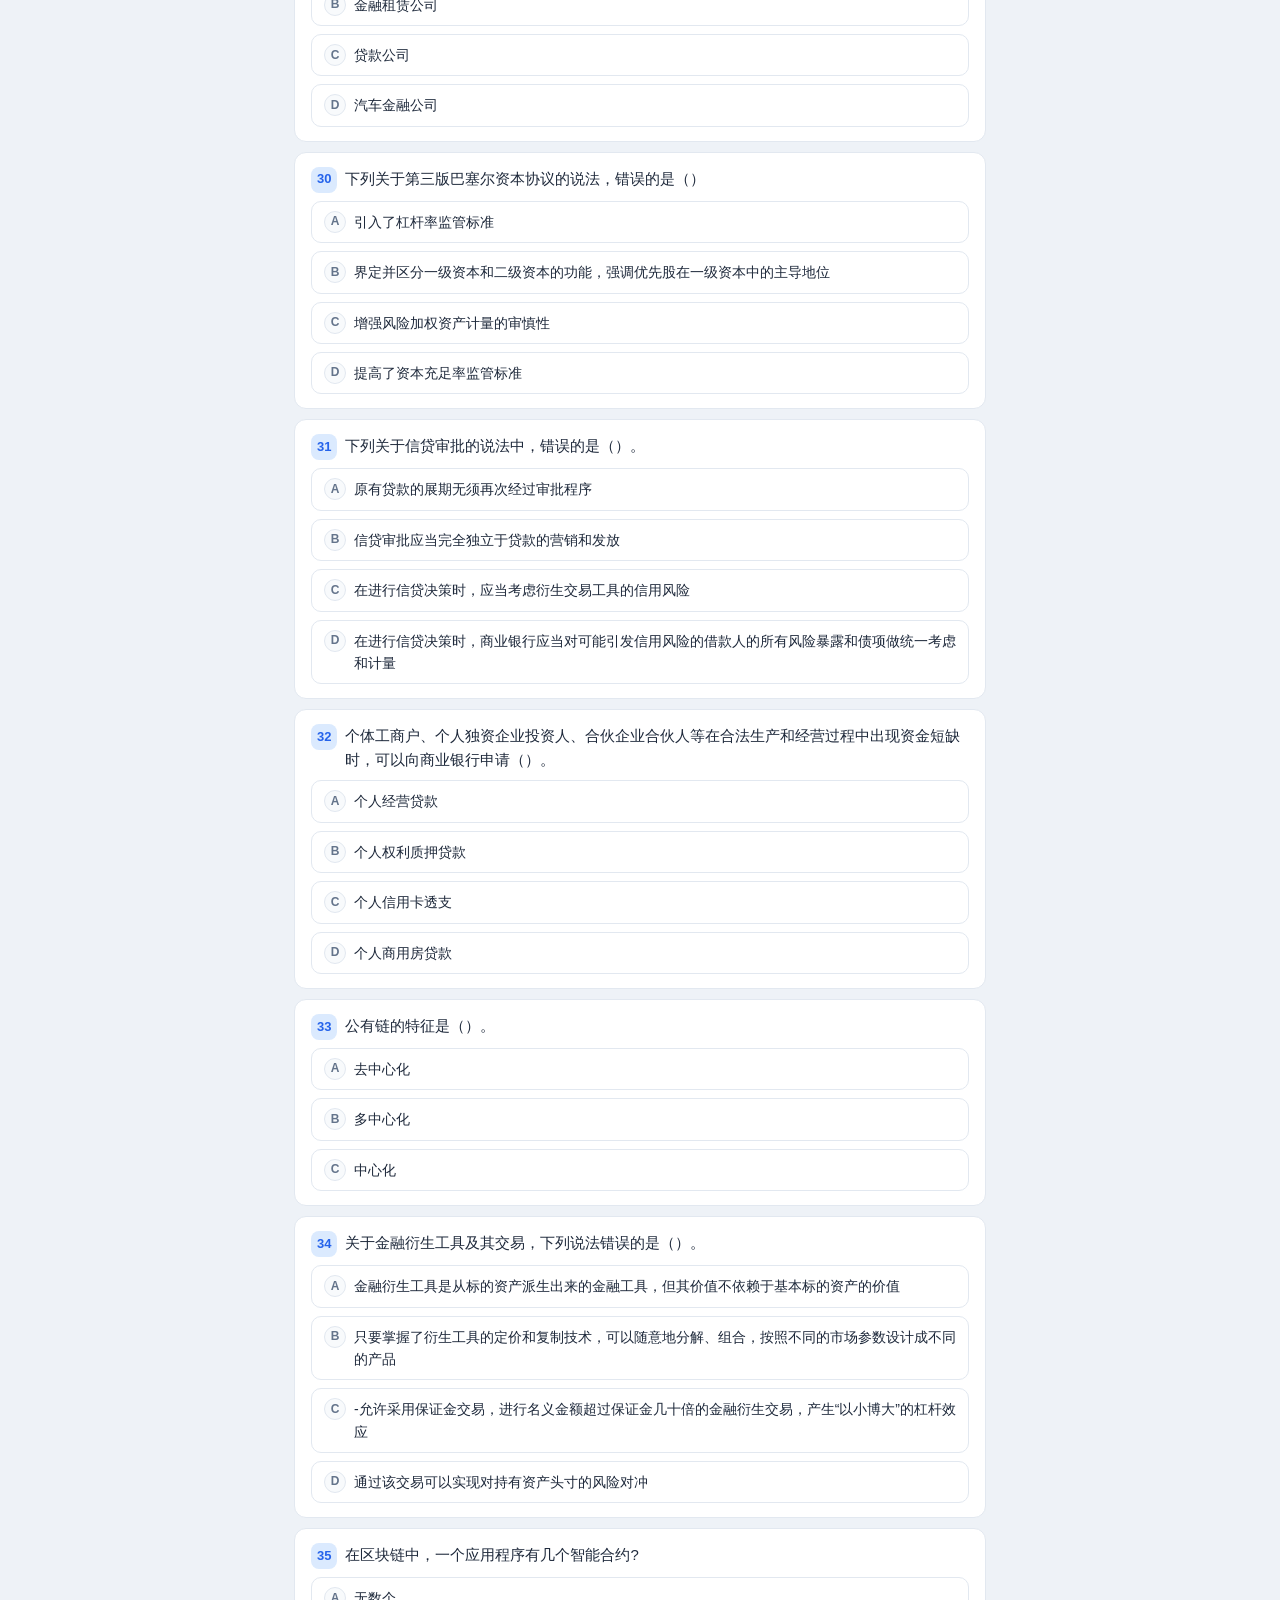
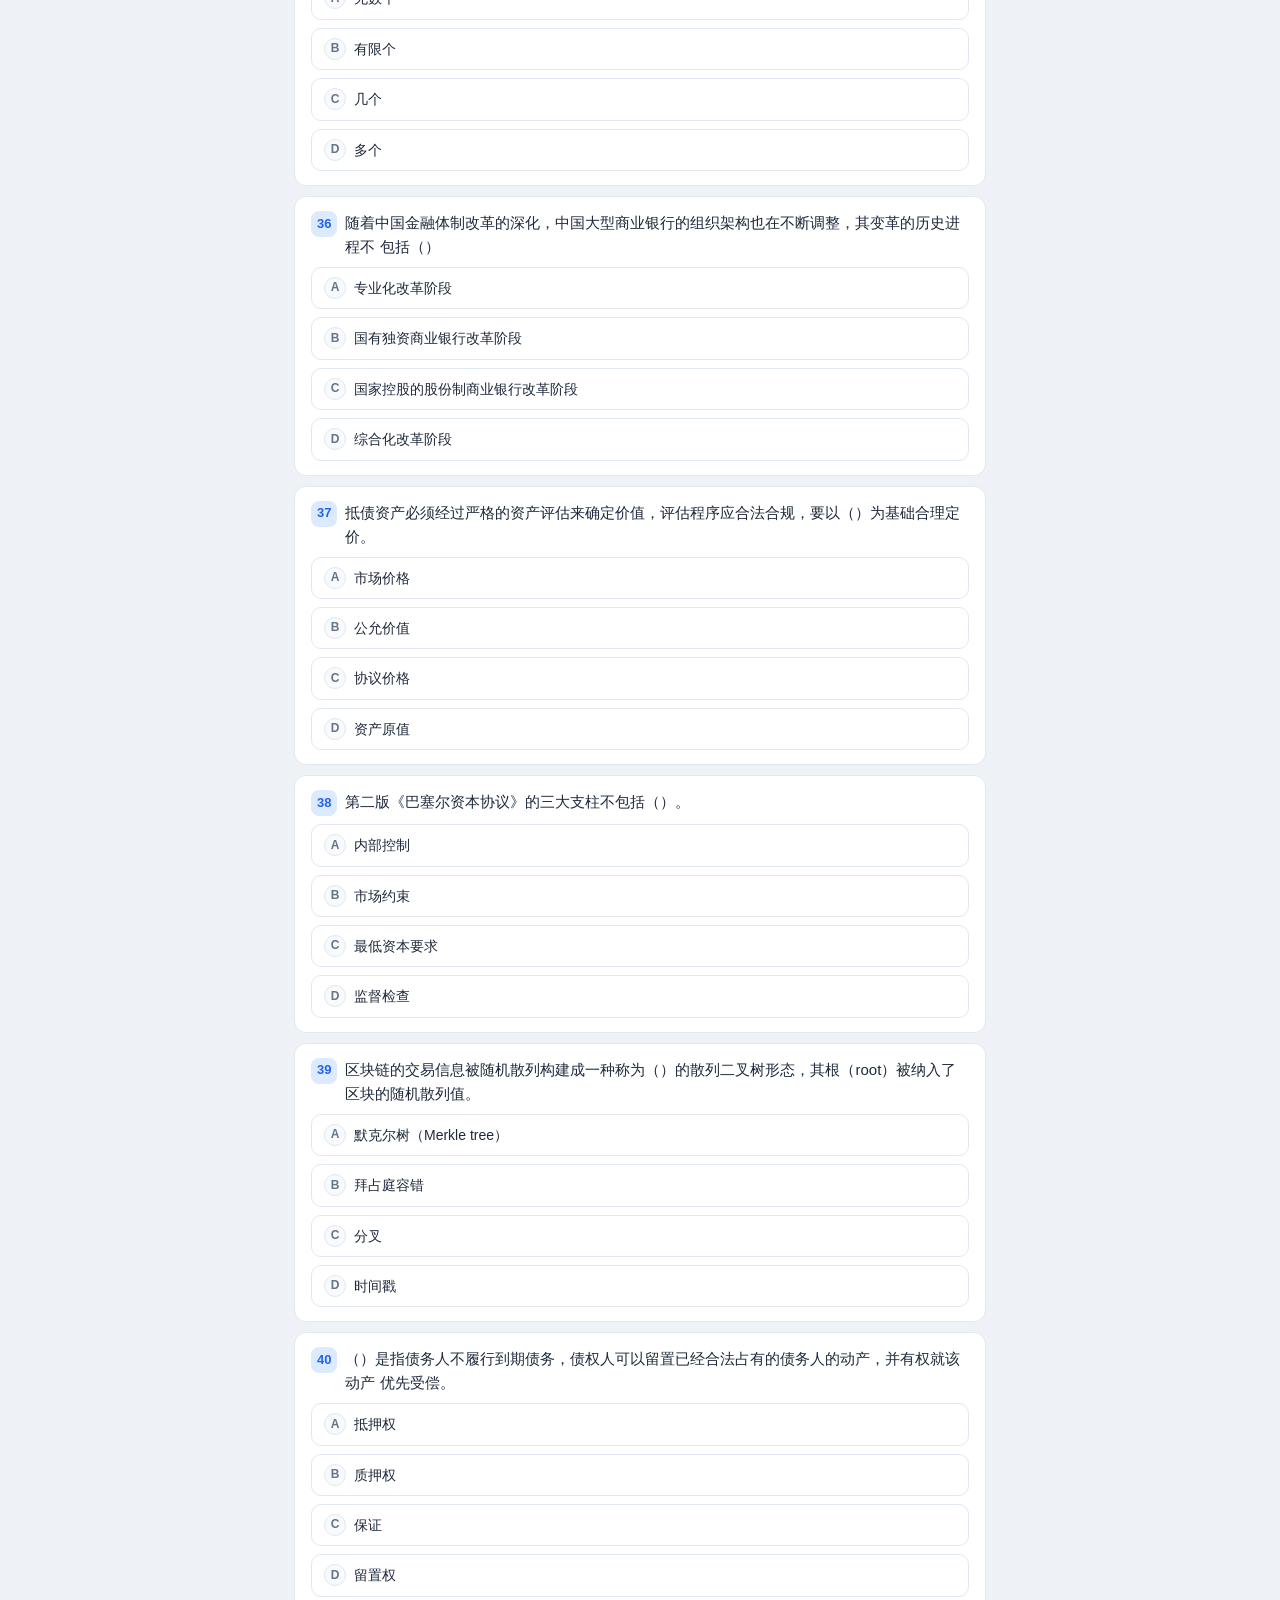
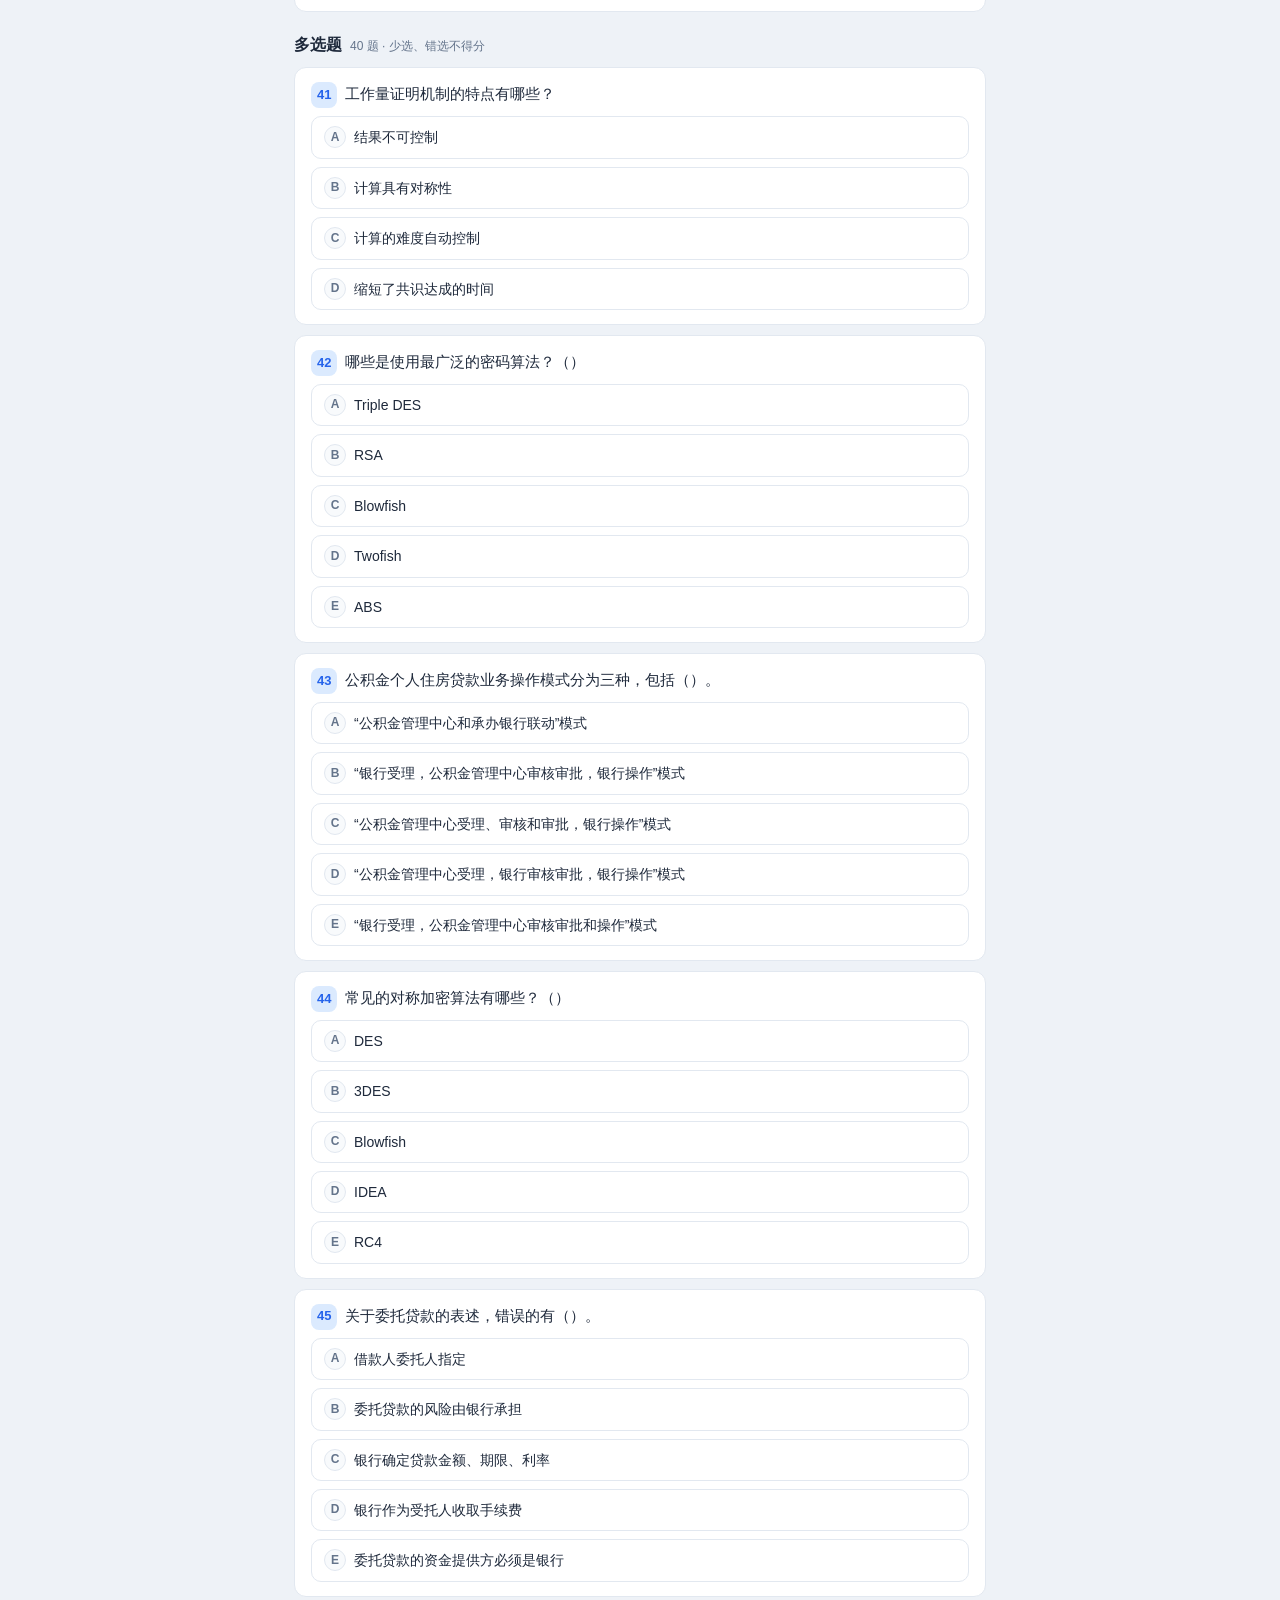
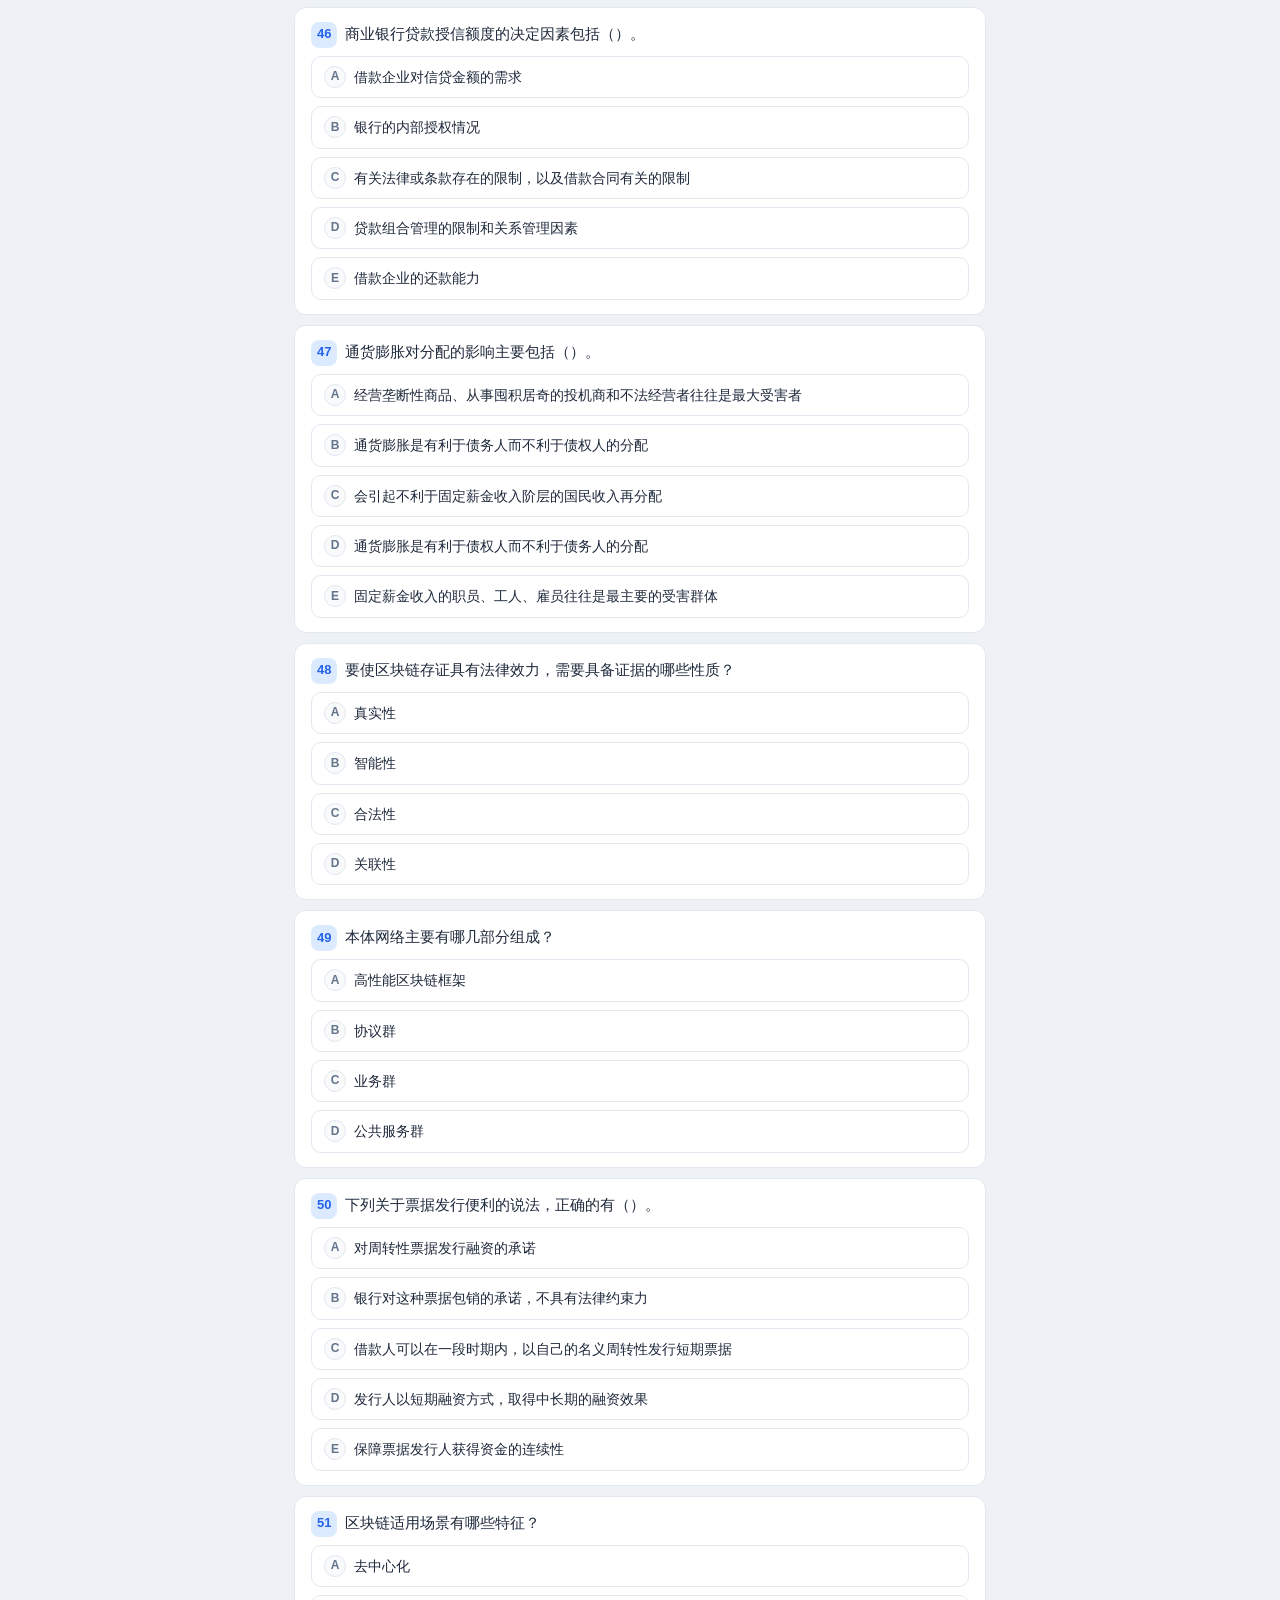
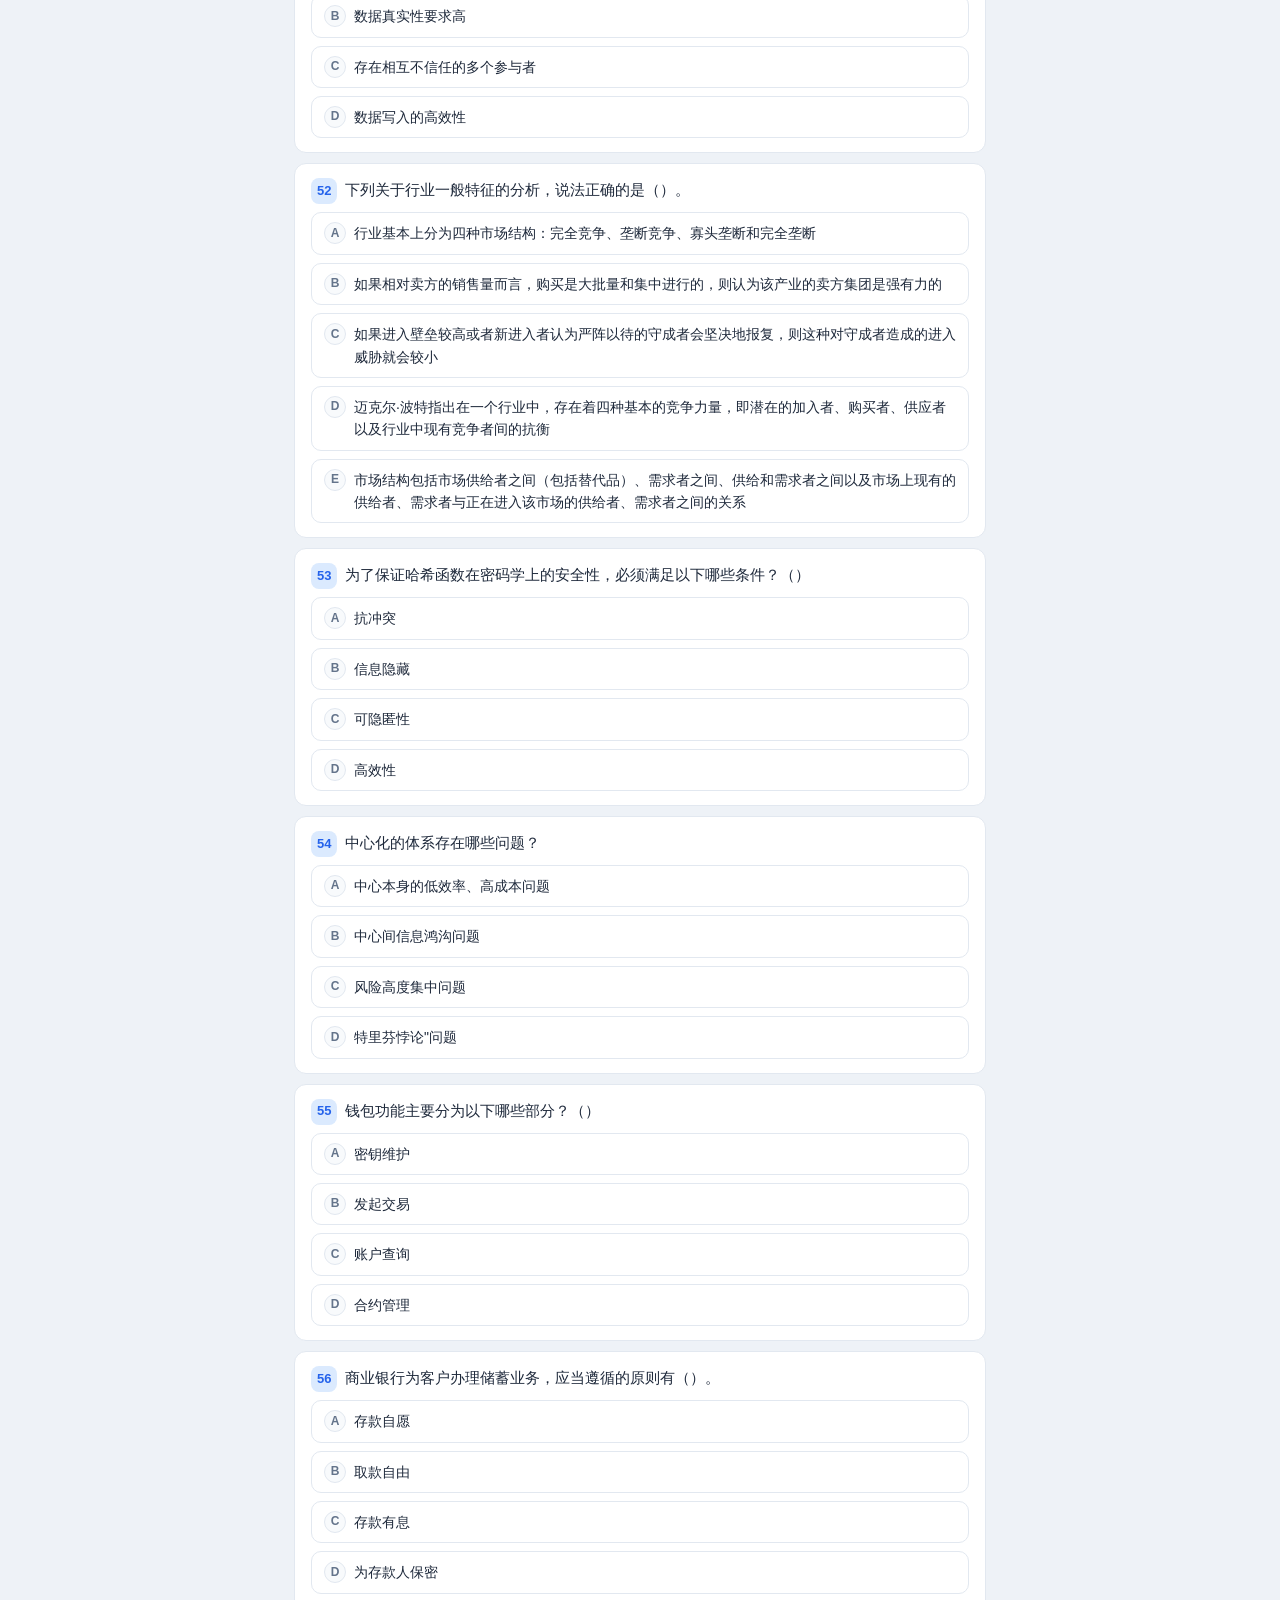
==== commit 7a06d15e: "题库更新为四套400题：新增周四模考卷四，综合卷从400题随机抽题" ====
--- a/exam.html
+++ b/exam.html
@@ -3,7 +3,7 @@
 <head>
   <meta charset="UTF-8">
   <meta name="viewport" content="width=device-width, initial-scale=1.0">
-  <title>答题 · 智盛杯 三套题库</title>
+  <title>答题 · 智盛杯 题库</title>
   <link rel="stylesheet" href="css/style.css">
 </head>
 <body>
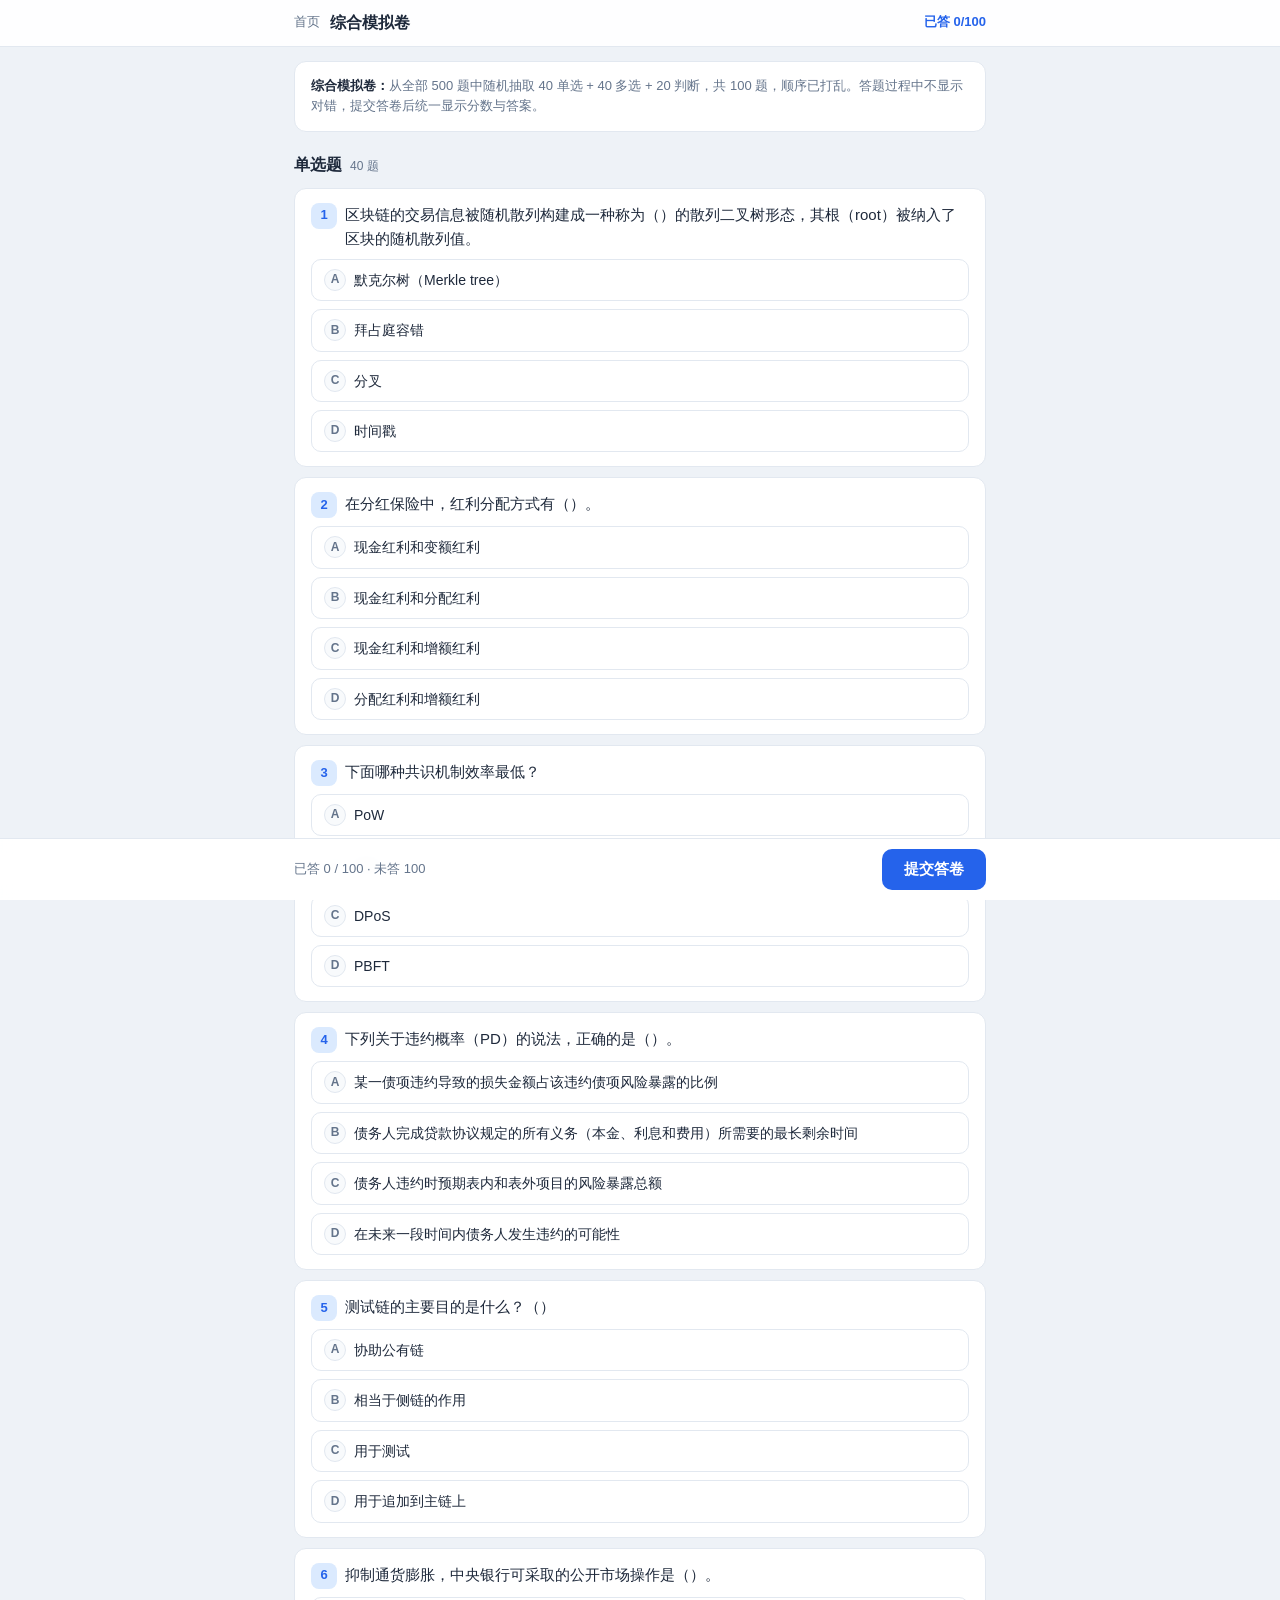
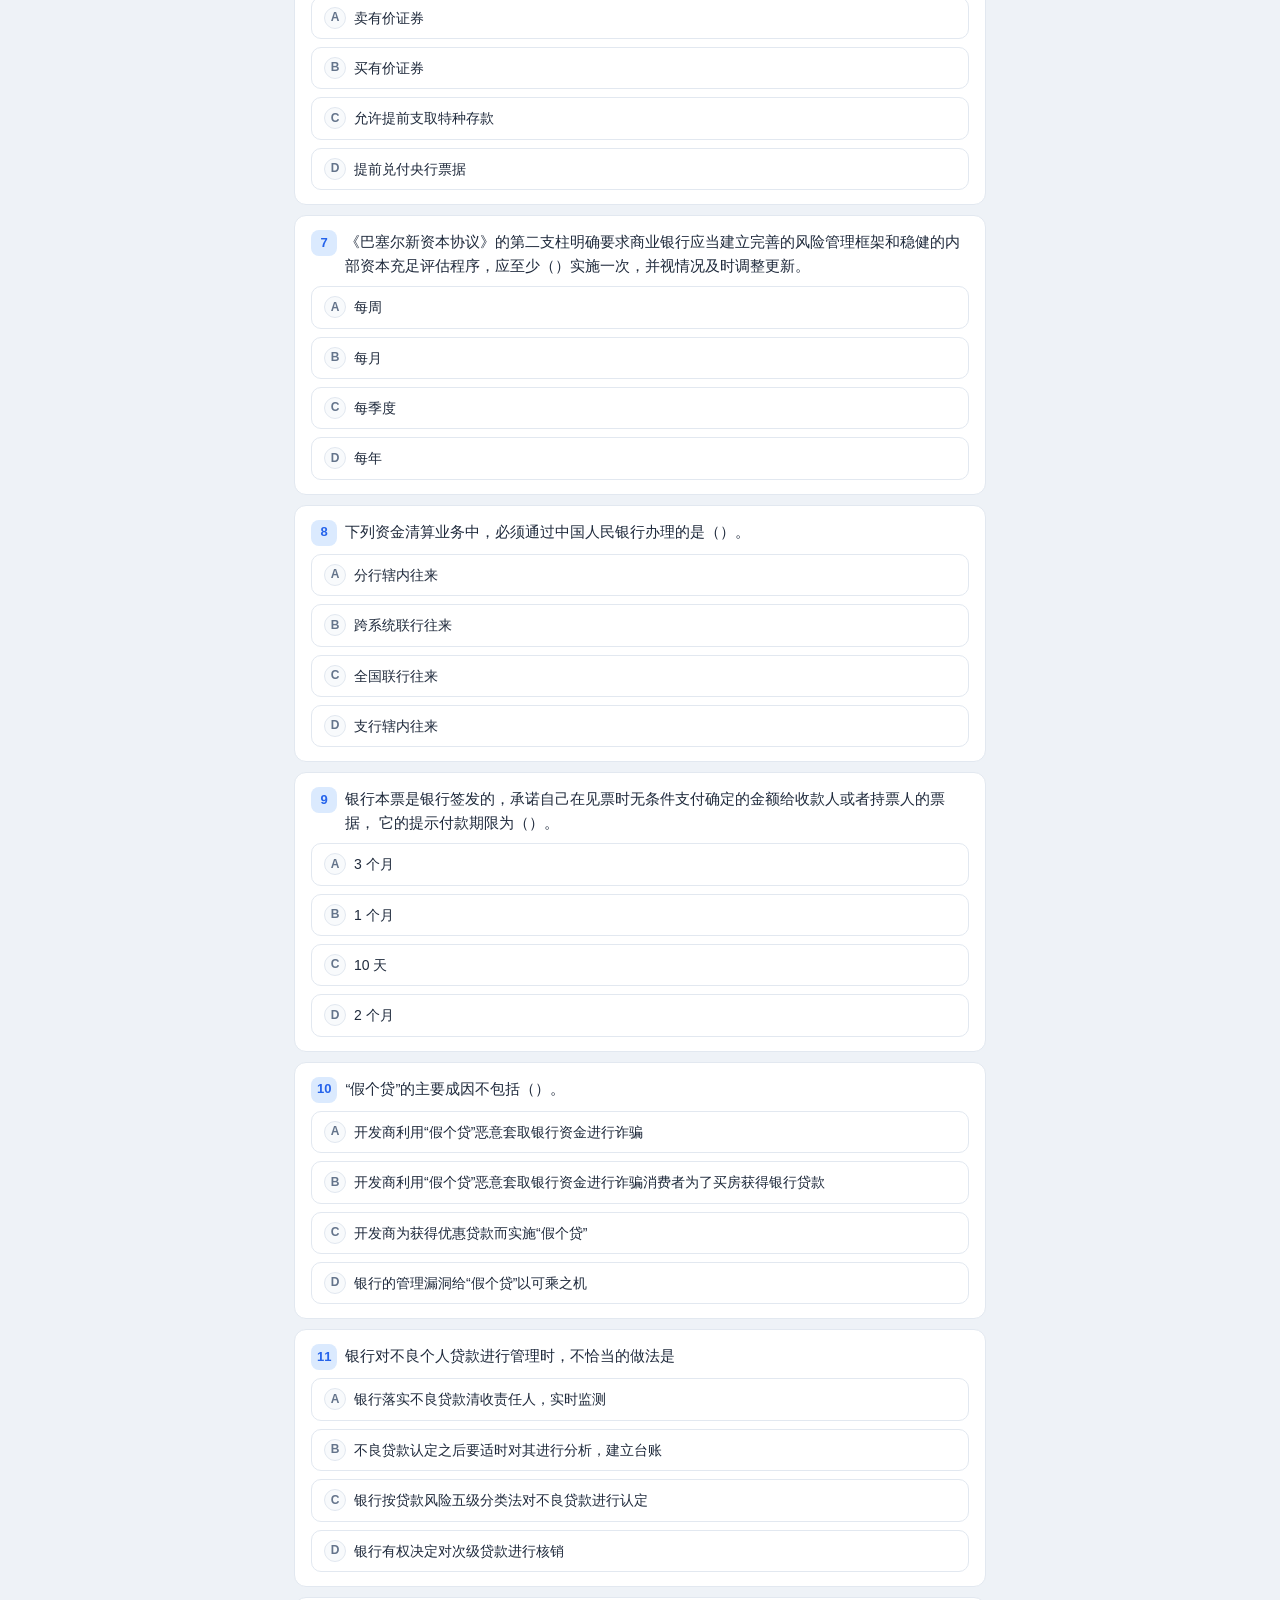
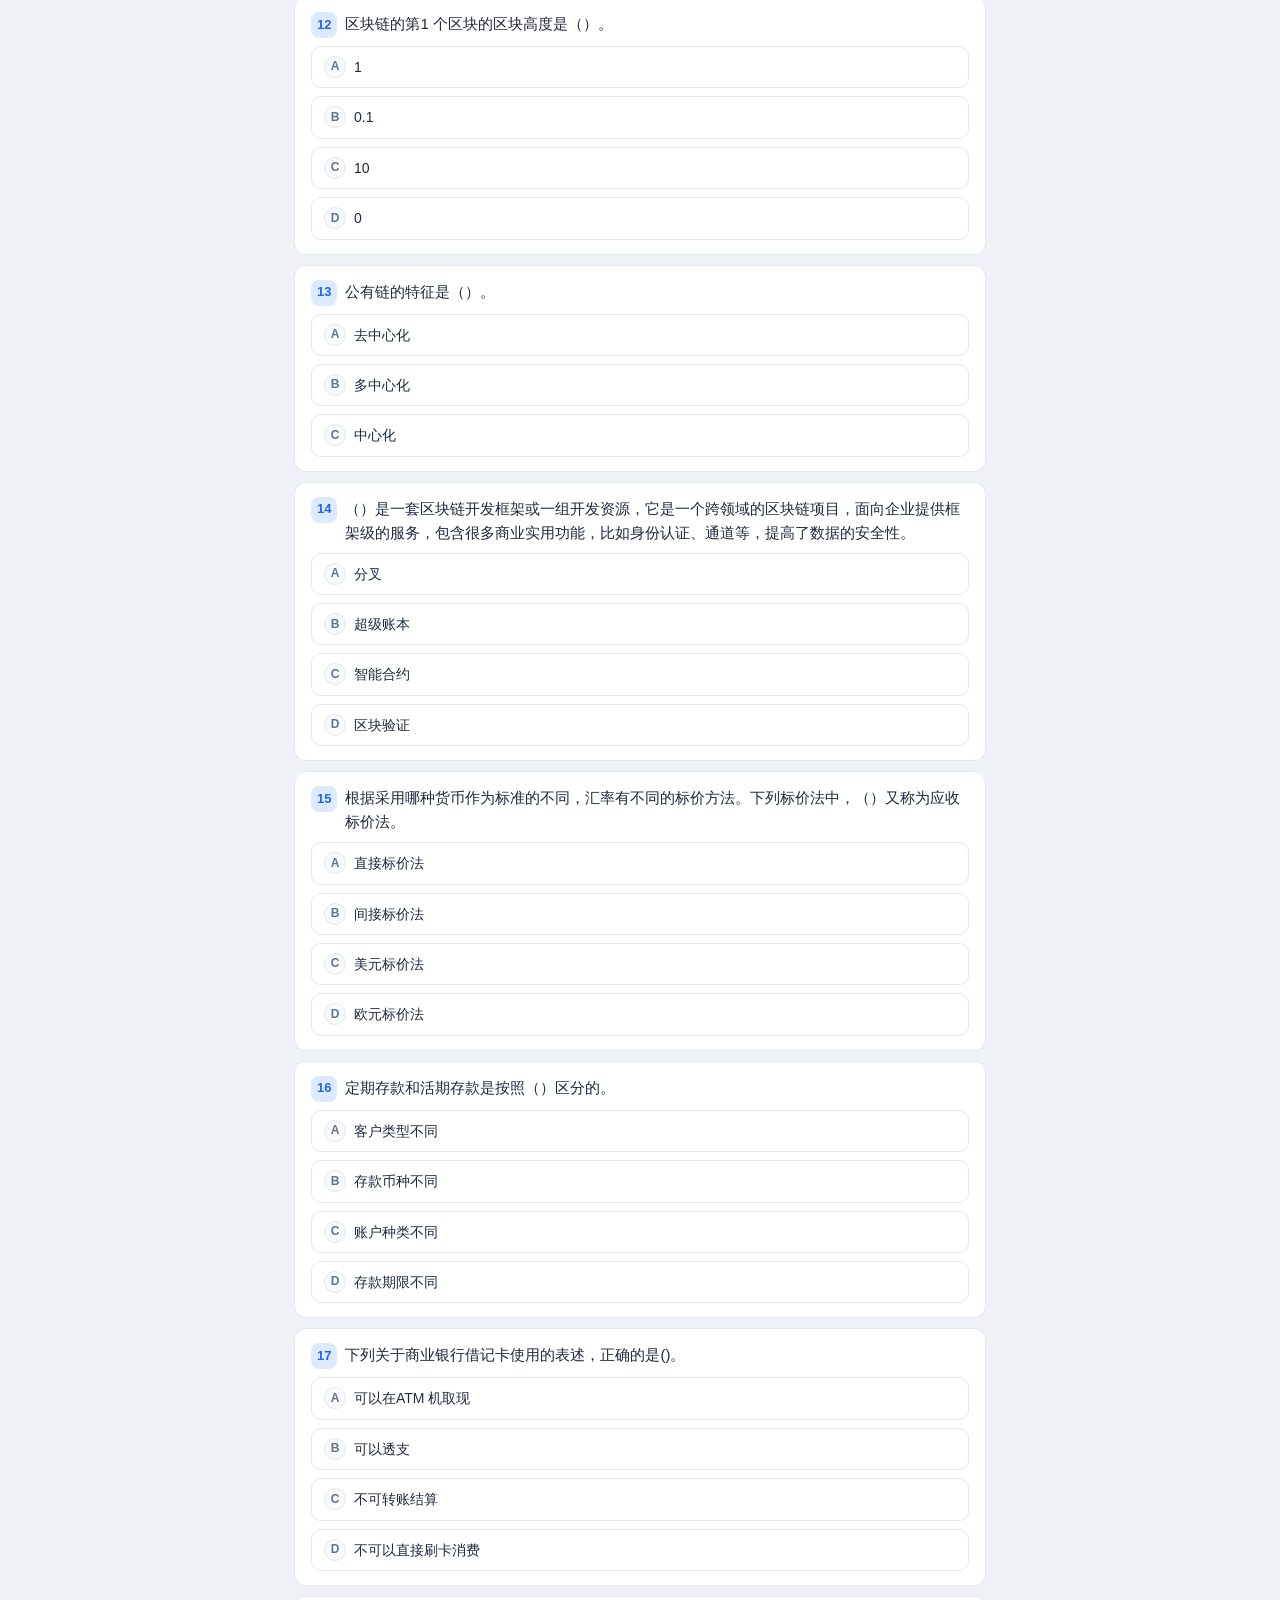
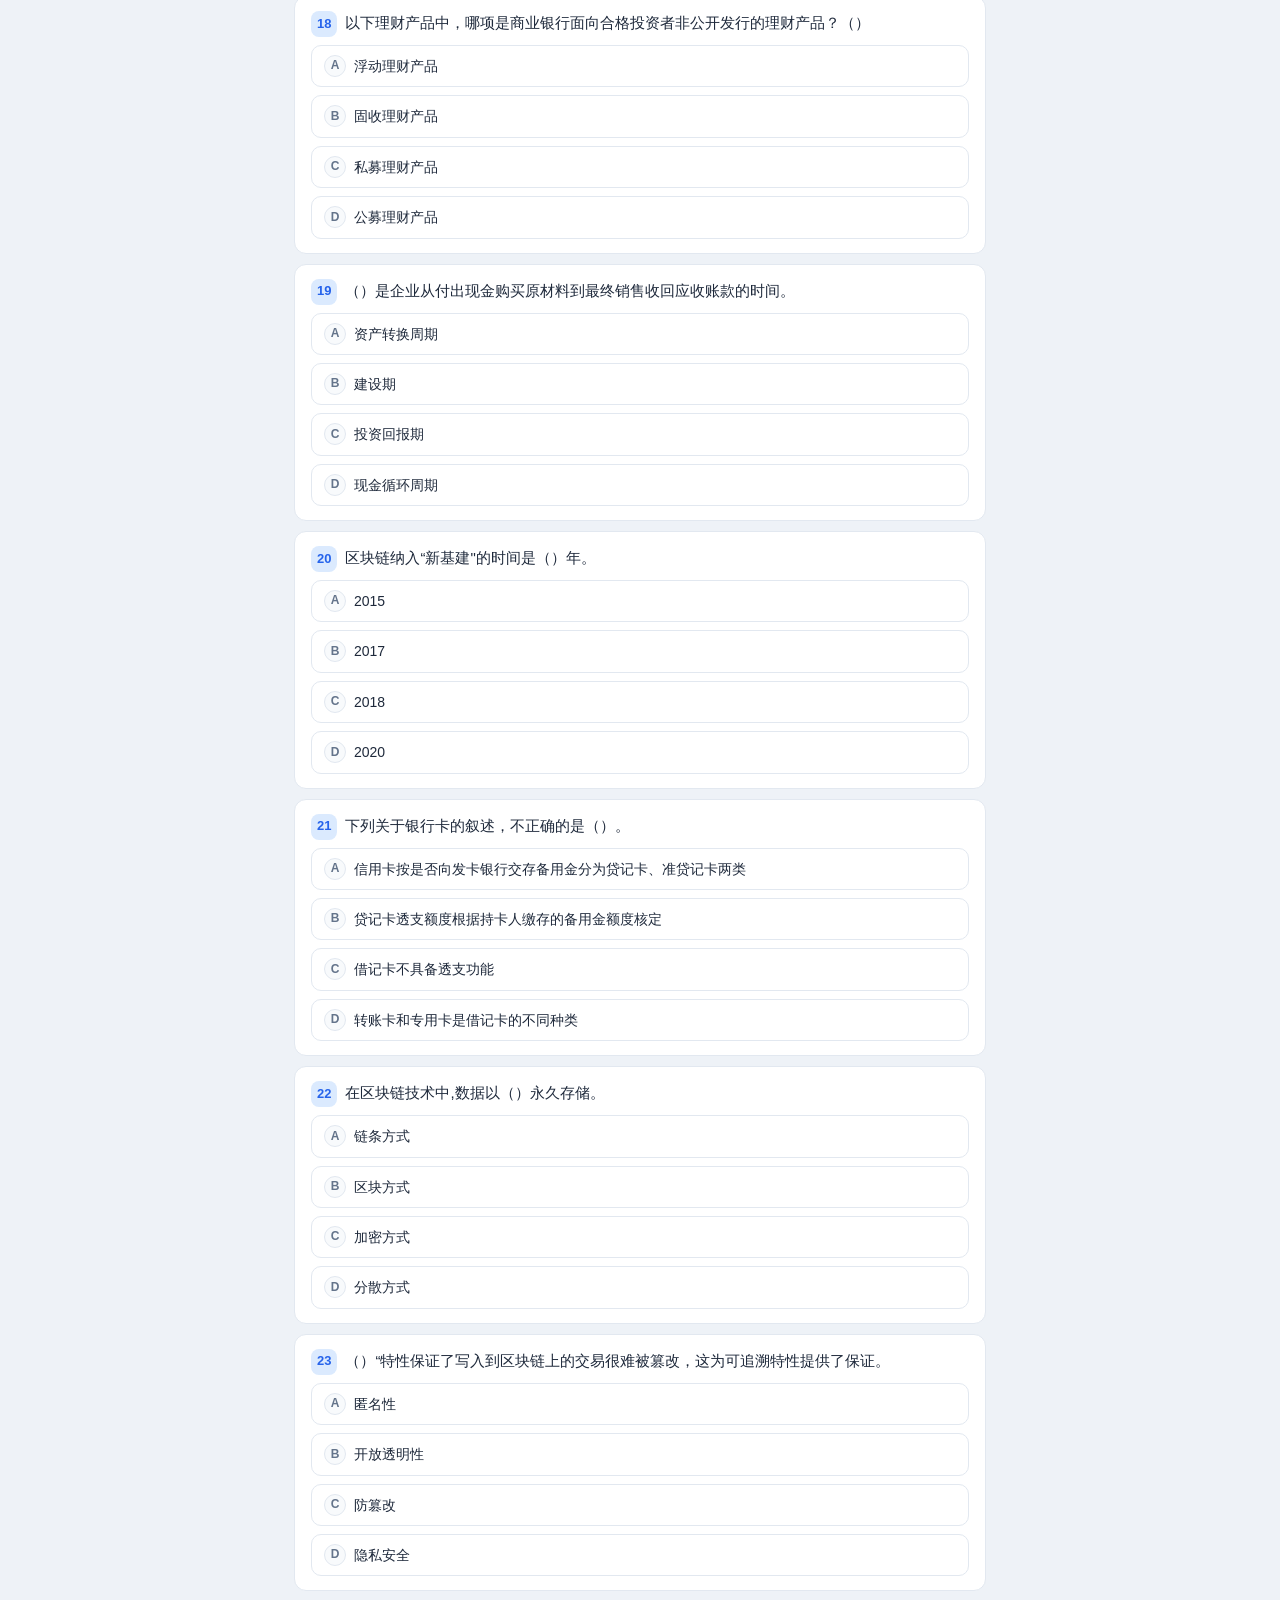
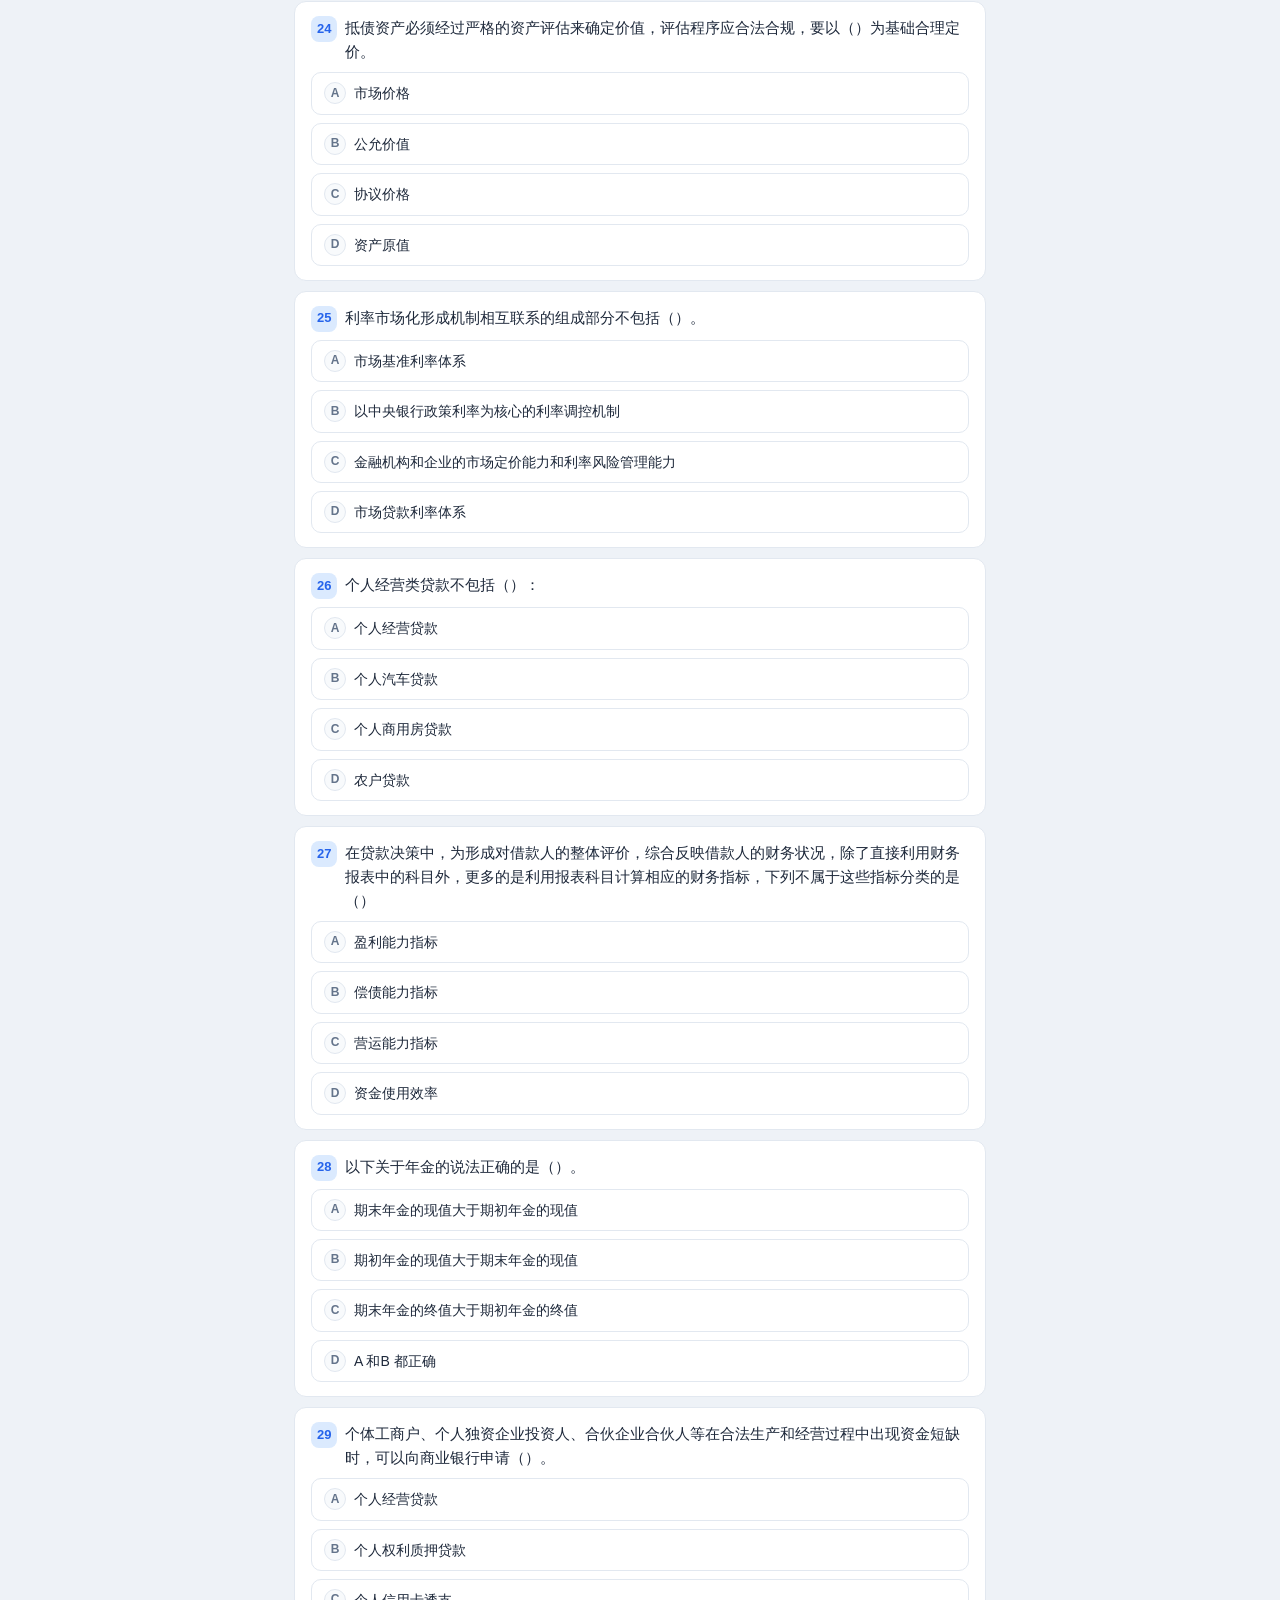
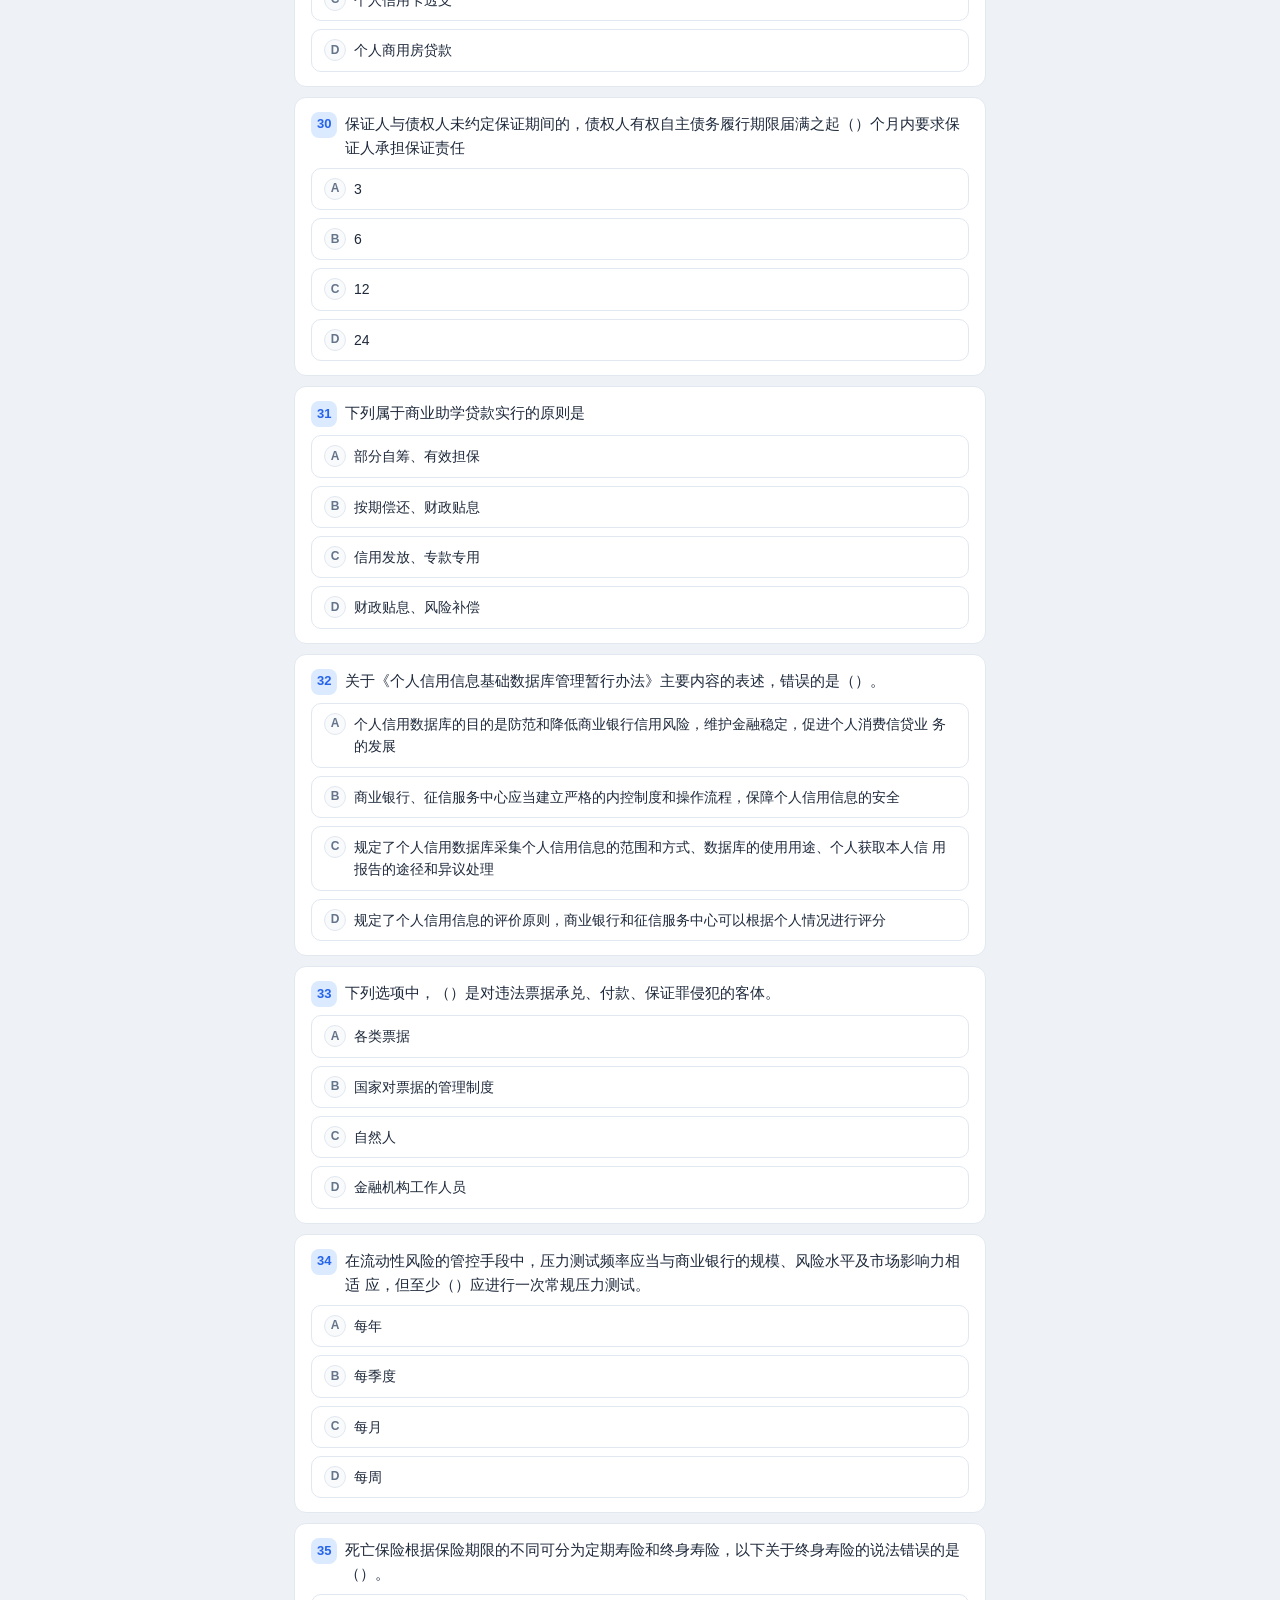
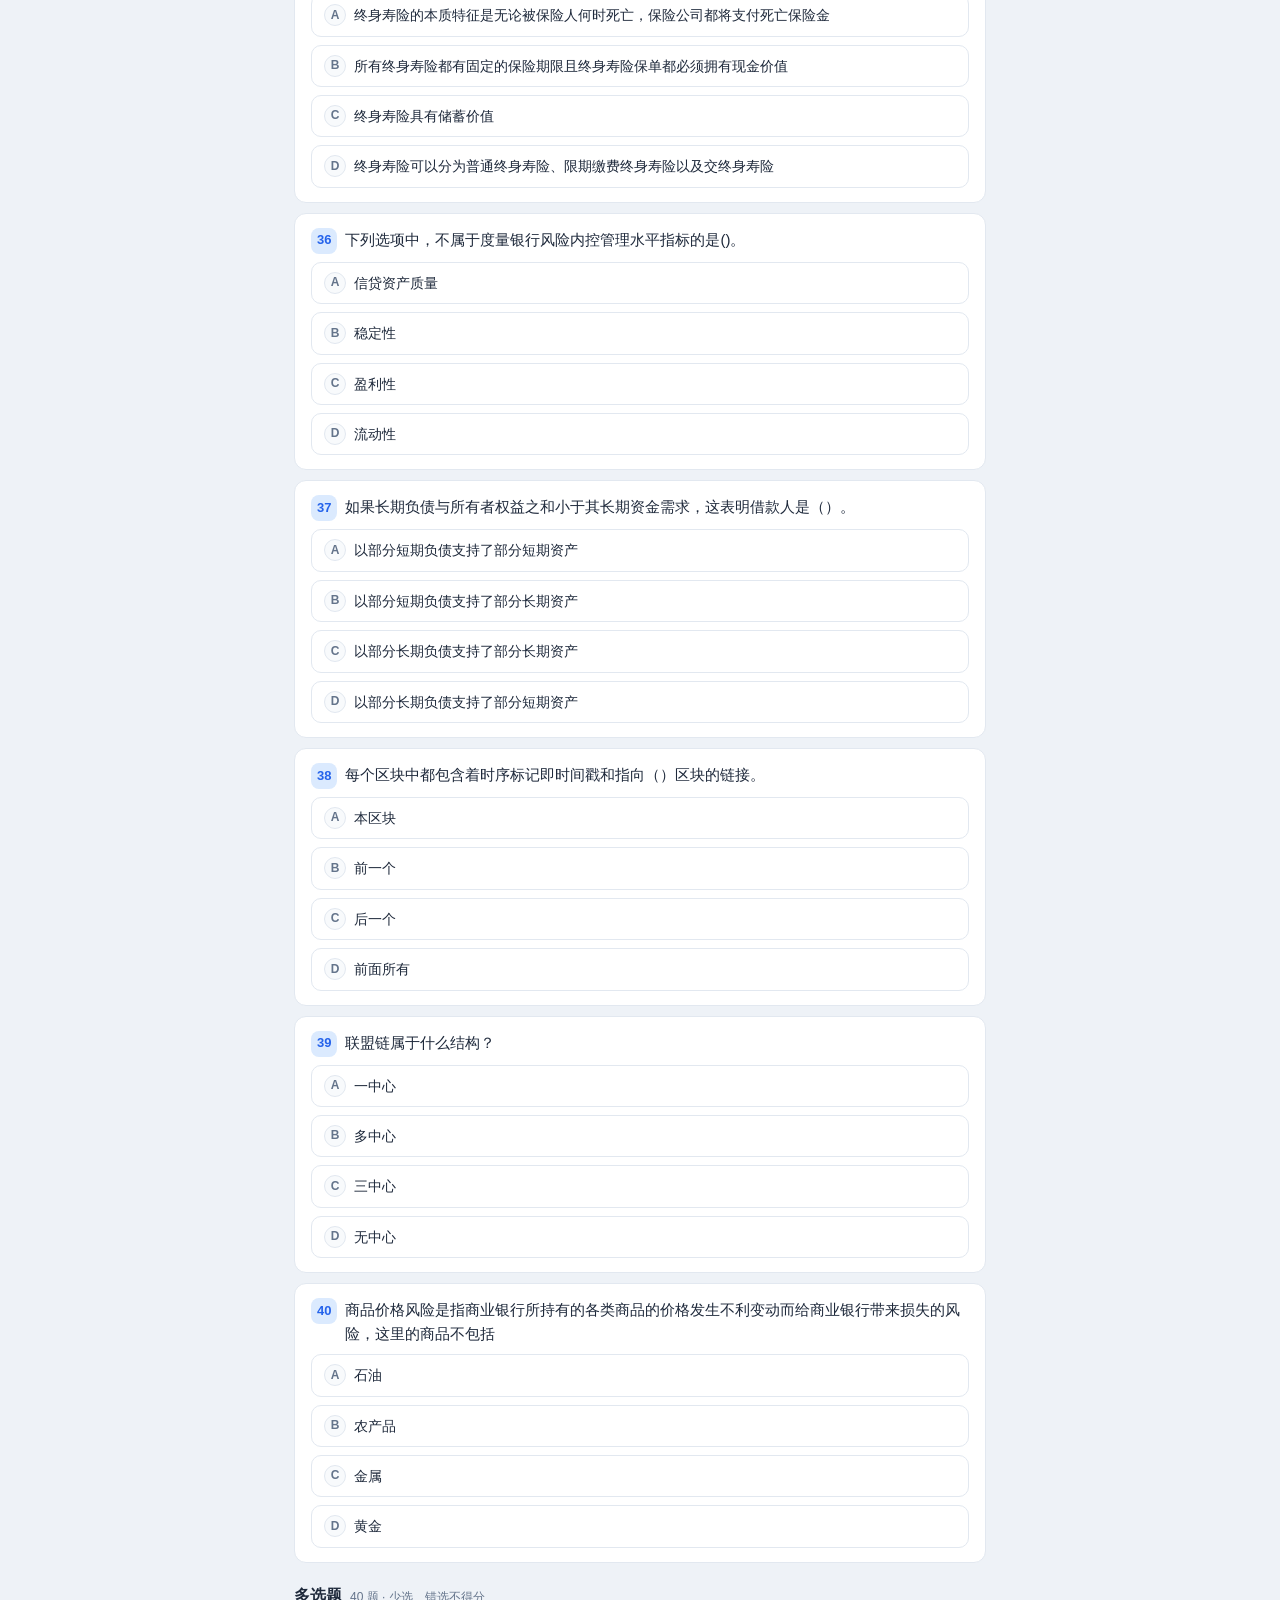
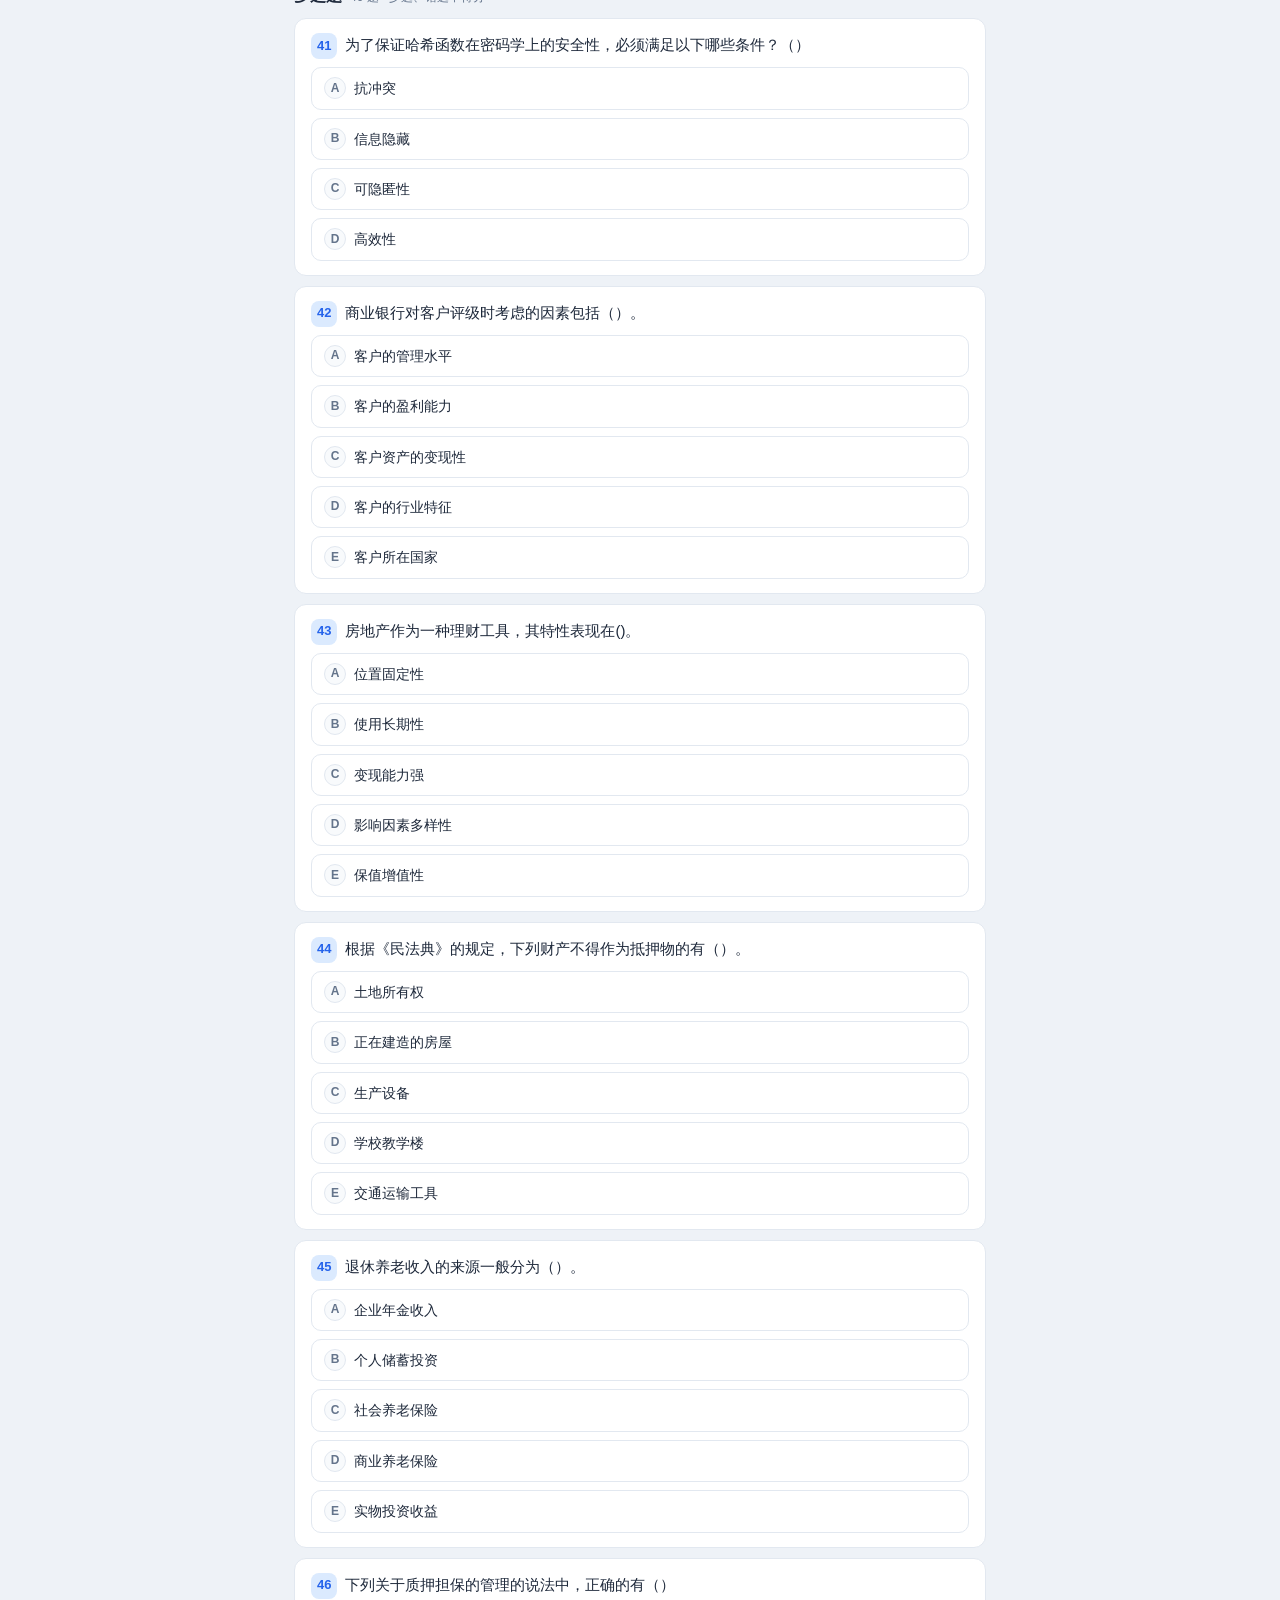
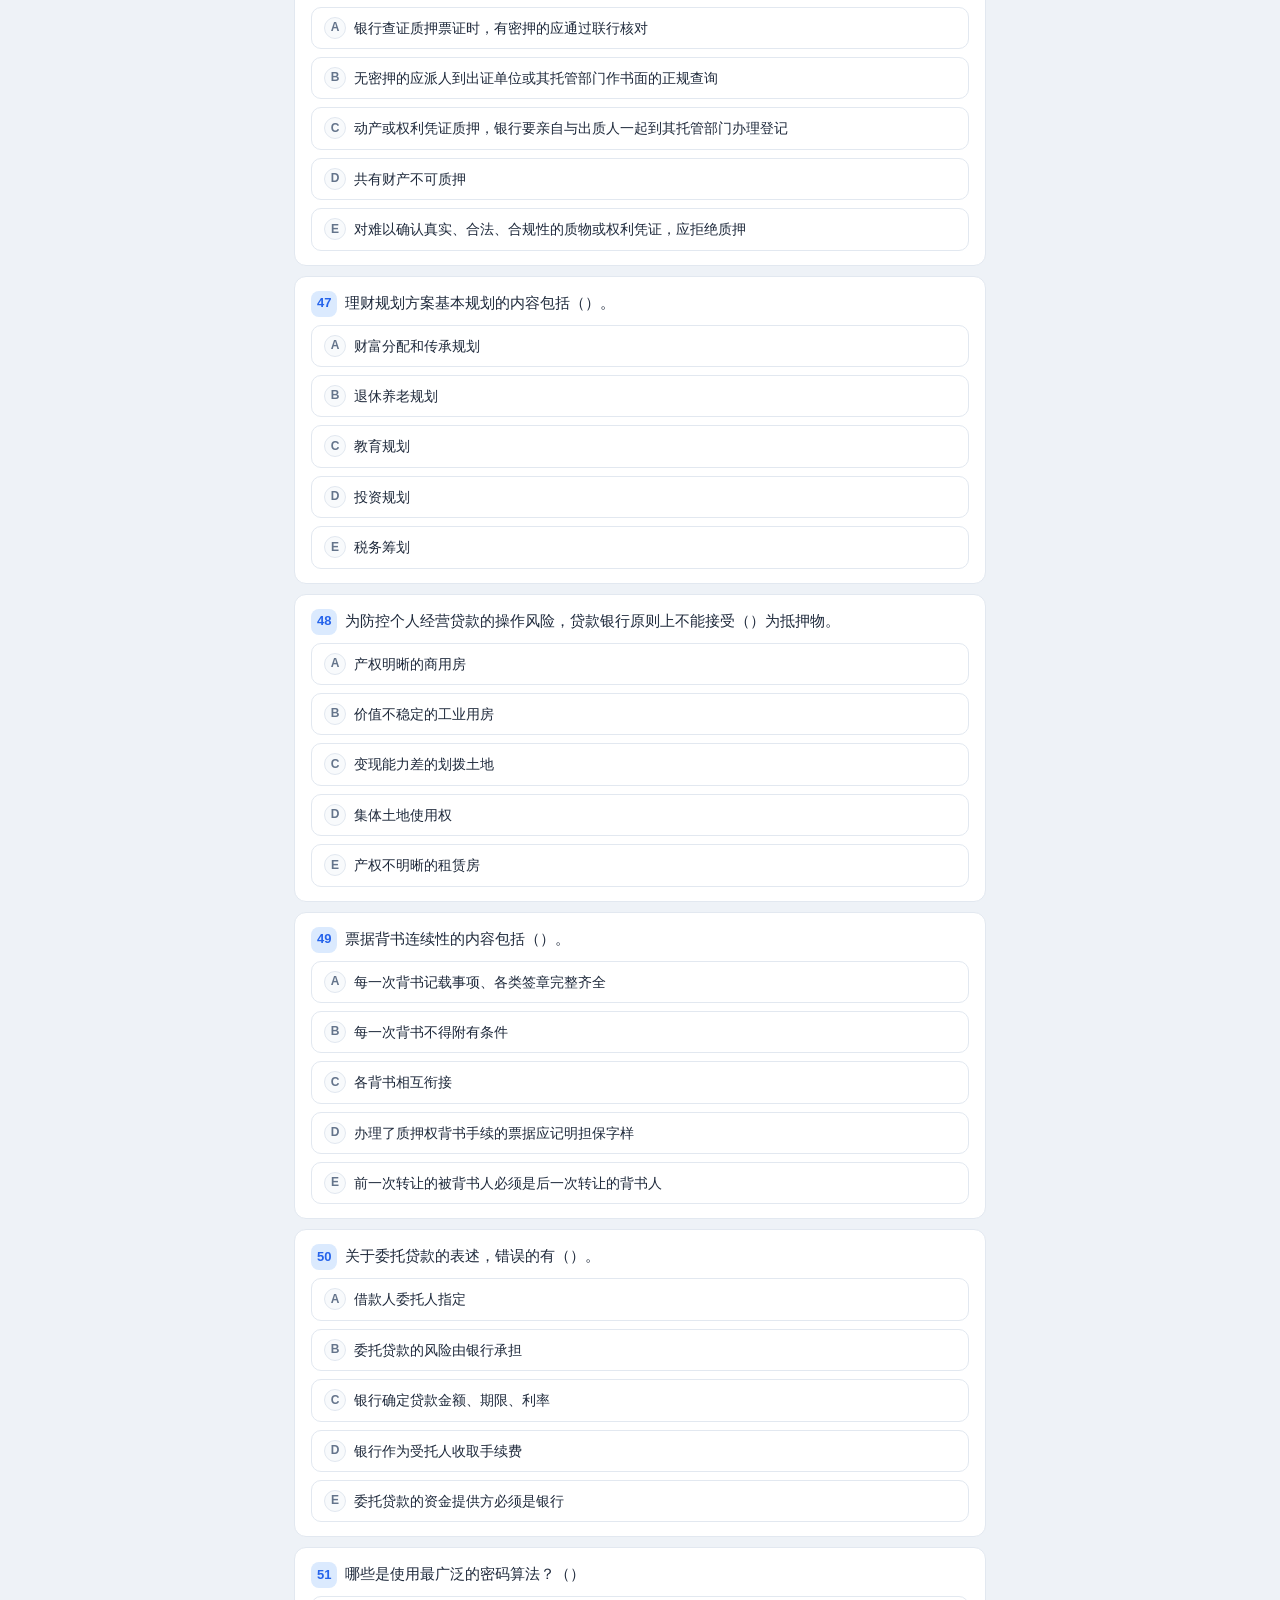
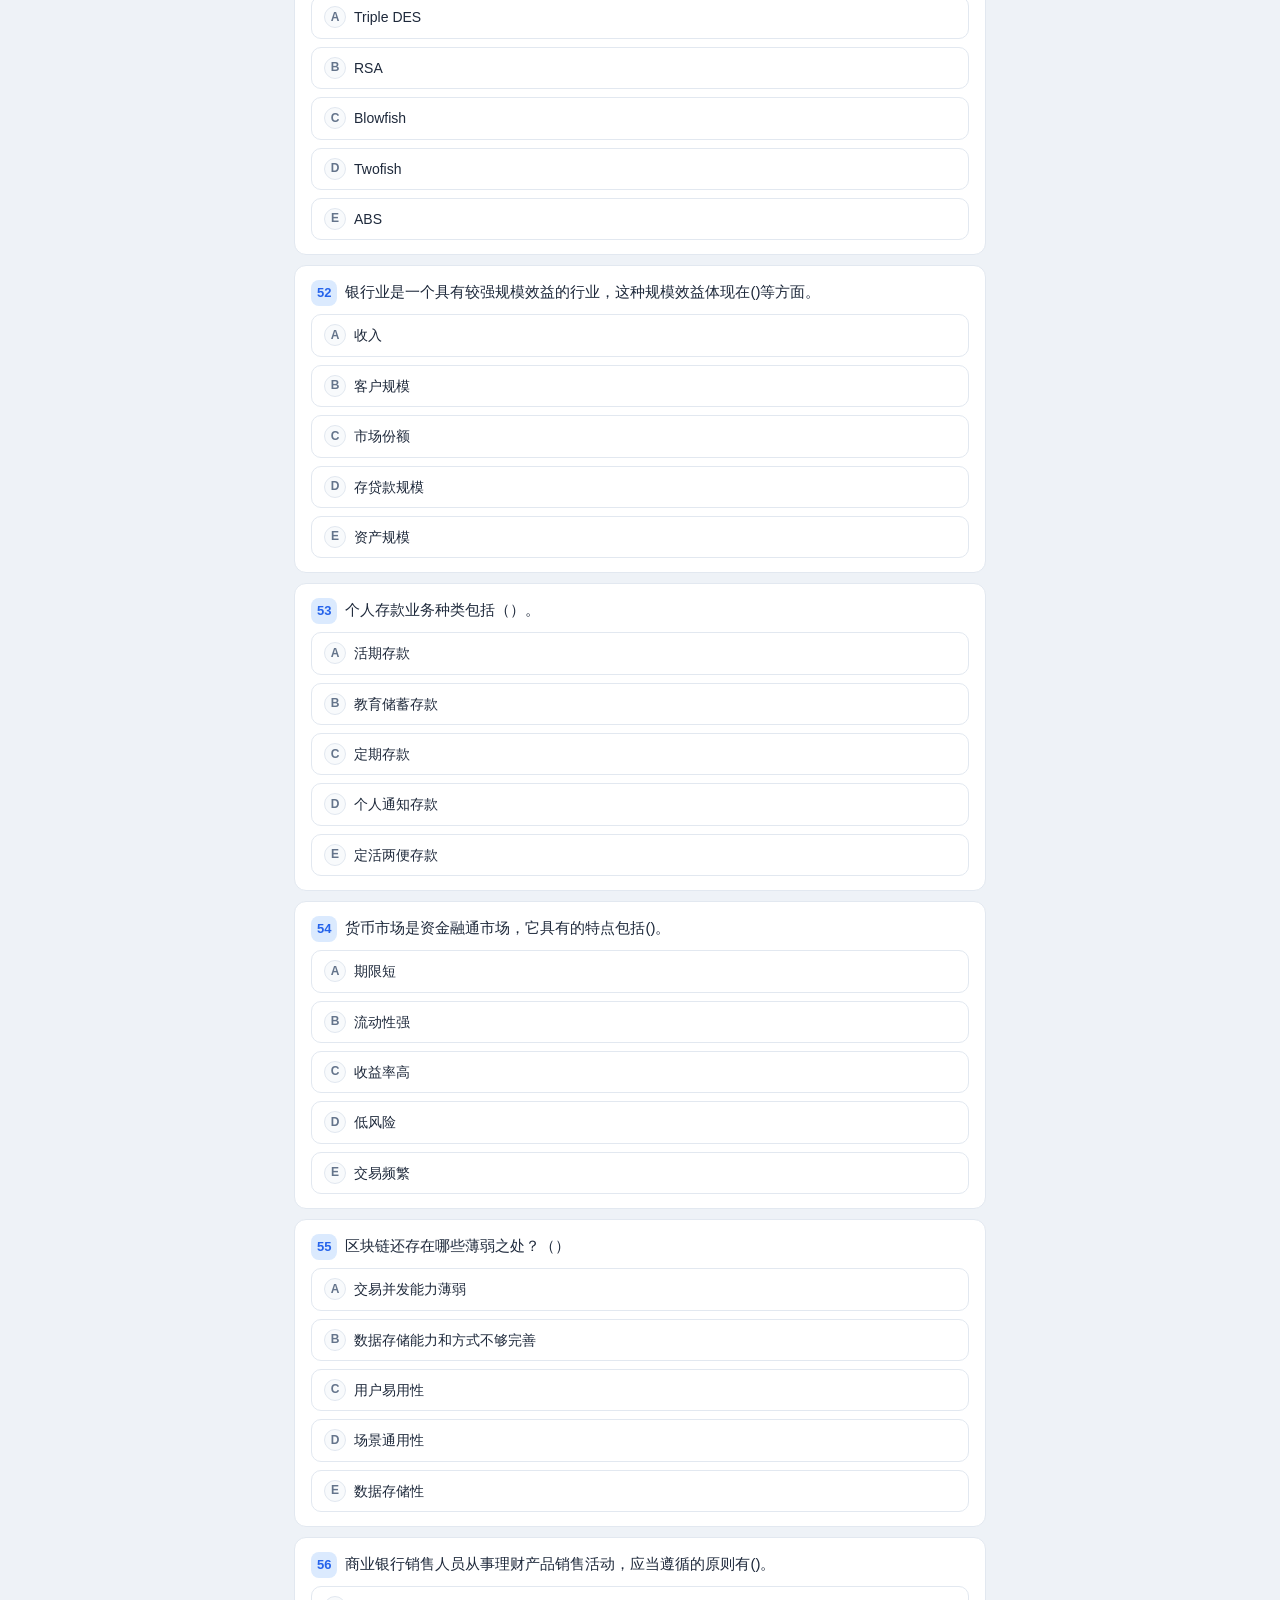
==== commit 9564b1cb: "新增周五模考卷五、无答案套卷板块（10.15模考）、错题本（提交后答错/未答自动收录，持久化可随时复习）" ====
--- a/exam.html
+++ b/exam.html
@@ -31,6 +31,7 @@
   </div>
 
   <script src="js/data.js"></script>
+  <script src="js/data_noans.js"></script>
   <script src="js/core.js"></script>
   <script src="js/app.js"></script>
 </body>
